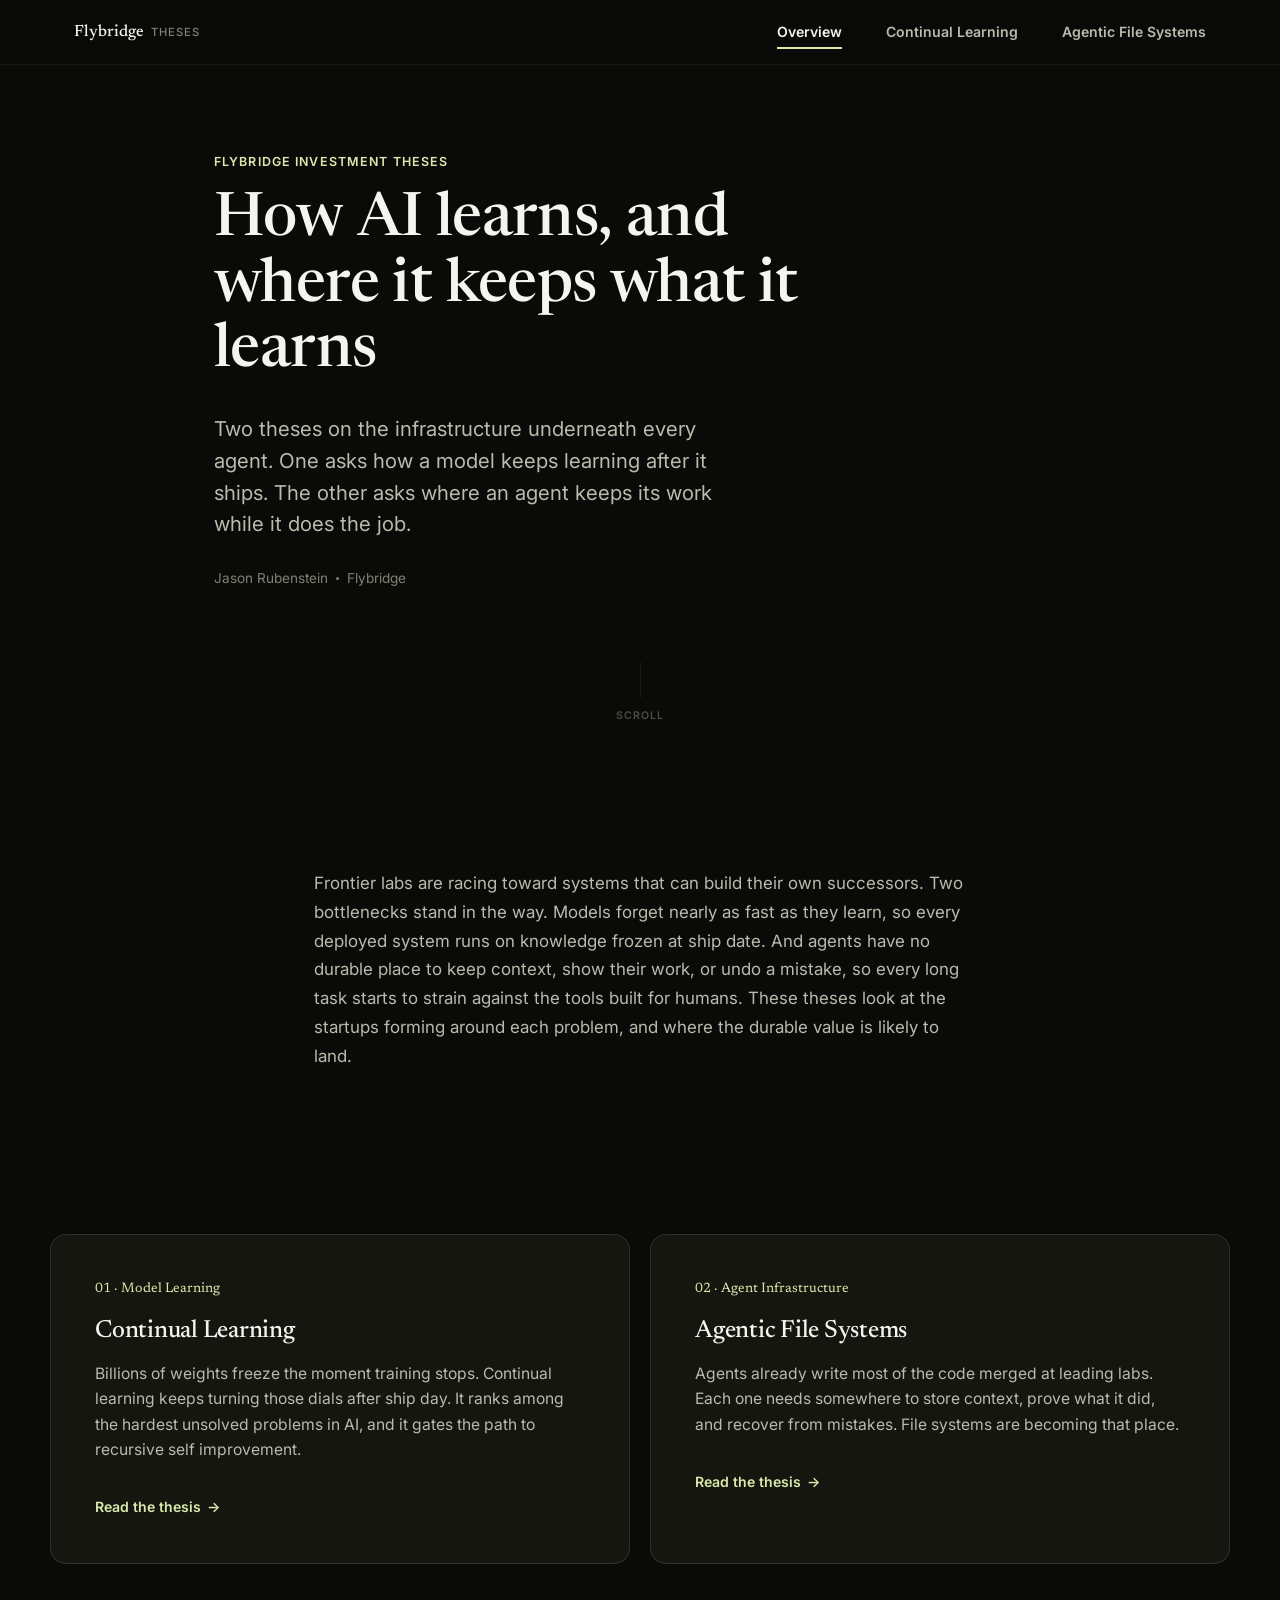
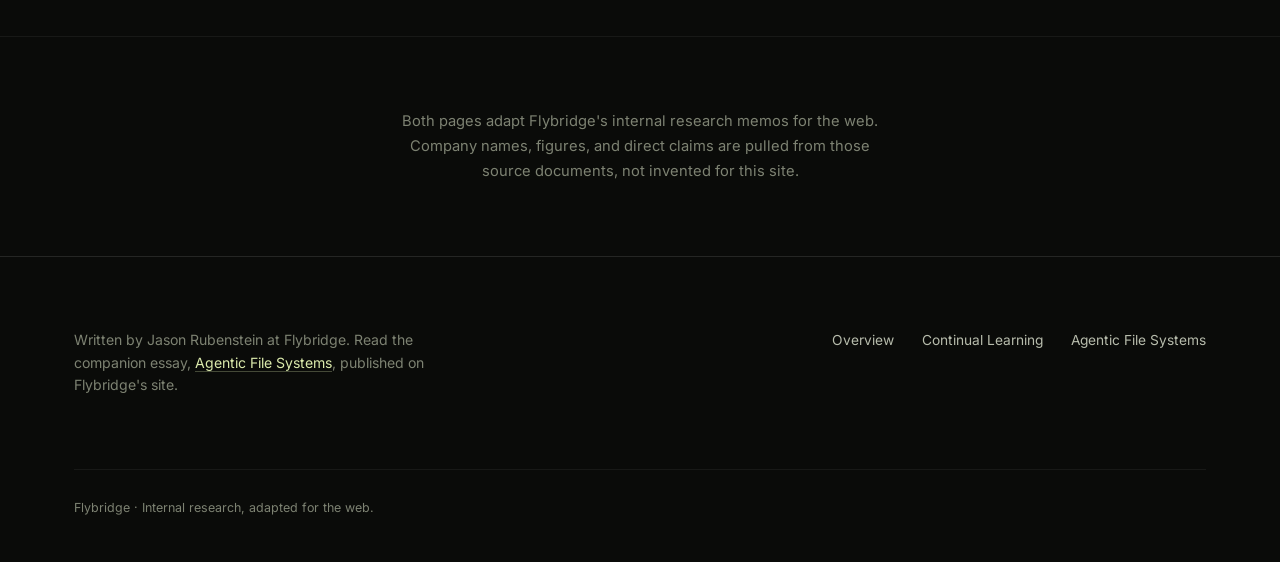
==== index.html @ 0da9549b "initial commit" ====
<!DOCTYPE html>
<html lang="en">
<head>
<meta charset="UTF-8" />
<meta name="viewport" content="width=device-width, initial-scale=1.0" />
<title>Flybridge Theses — How AI Learns and Where It Keeps Its Work</title>
<meta name="description" content="Two Flybridge investment theses: continual learning, the race to keep models learning after they ship, and agentic file systems, the interface agents use to store context and produce work." />
<link rel="preconnect" href="https://fonts.googleapis.com">
<link rel="preconnect" href="https://fonts.gstatic.com" crossorigin>
<link href="https://fonts.googleapis.com/css2?family=Newsreader:wght@500&family=Inter:wght@400;600&display=swap" rel="stylesheet">
<link rel="stylesheet" href="css/style.css">
</head>
<body>

<div class="scroll-progress" aria-hidden="true"></div>

<nav class="site-nav">
  <div class="site-nav__inner">
    <a href="index.html" class="site-nav__brand">Flybridge <span>Theses</span></a>
    <button class="site-nav__toggle" aria-label="Toggle menu" aria-expanded="false">
      <span></span><span></span><span></span>
    </button>
    <div class="site-nav__links">
      <a href="index.html" class="is-active">Overview</a>
      <a href="continual-learning.html">Continual Learning</a>
      <a href="agentic-file-systems.html">Agentic File Systems</a>
    </div>
  </div>
</nav>

<main>

  <section class="hero">
    <div class="container container--wide">
      <span class="eyebrow reveal">Flybridge Investment Theses</span>
      <h1 class="word-reveal">How AI learns, and where it keeps what it learns</h1>
      <p class="lede hero__lede reveal">Two theses on the infrastructure underneath every agent. One asks how a model keeps learning after it ships. The other asks where an agent keeps its work while it does the job.</p>
      <div class="hero__meta reveal">
        <span>Jason Rubenstein</span>
        <span class="dot"></span>
        <span>Flybridge</span>
      </div>
      <div class="scroll-cue" aria-hidden="true">
        <div class="scroll-cue__line"></div>
        <span>Scroll</span>
      </div>
    </div>
  </section>

  <section class="section--tight">
    <div class="container reveal">
      <p class="body-text">Frontier labs are racing toward systems that can build their own successors. Two bottlenecks stand in the way. Models forget nearly as fast as they learn, so every deployed system runs on knowledge frozen at ship date. And agents have no durable place to keep context, show their work, or undo a mistake, so every long task starts to strain against the tools built for humans. These theses look at the startups forming around each problem, and where the durable value is likely to land.</p>
    </div>
  </section>

  <section class="section--tight">
    <div class="thesis-links">

      <a href="continual-learning.html" class="thesis-card reveal">
        <span class="thesis-card__num">01 · Model Learning</span>
        <h2>Continual Learning</h2>
        <p>Billions of weights freeze the moment training stops. Continual learning keeps turning those dials after ship day. It ranks among the hardest unsolved problems in AI, and it gates the path to recursive self improvement.</p>
        <span class="thesis-card__cta">Read the thesis <span class="arrow">→</span></span>
      </a>

      <a href="agentic-file-systems.html" class="thesis-card reveal">
        <span class="thesis-card__num">02 · Agent Infrastructure</span>
        <h2>Agentic File Systems</h2>
        <p>Agents already write most of the code merged at leading labs. Each one needs somewhere to store context, prove what it did, and recover from mistakes. File systems are becoming that place.</p>
        <span class="thesis-card__cta">Read the thesis <span class="arrow">→</span></span>
      </a>

    </div>
  </section>

  <section class="section--tight section-border">
    <div class="container text-center reveal">
      <p class="body-text" style="max-width: 56ch; margin: 0 auto; color: var(--text-tertiary); font-size: 0.92rem;">Both pages adapt Flybridge's internal research memos for the web. Company names, figures, and direct claims are pulled from those source documents, not invented for this site.</p>
    </div>
  </section>

</main>

<footer class="site-footer">
  <div class="site-footer__inner">
    <div class="site-footer__attrib">
      <p>Written by Jason Rubenstein at Flybridge. Read the companion essay, <a href="https://www.flybridge.com/ideas/the-bow/agentic-file-systems" class="link-accent" target="_blank" rel="noopener">Agentic File Systems</a>, published on Flybridge's site.</p>
    </div>
    <nav class="site-footer__nav">
      <a href="index.html">Overview</a>
      <a href="continual-learning.html">Continual Learning</a>
      <a href="agentic-file-systems.html">Agentic File Systems</a>
    </nav>
    <div class="site-footer__legal">Flybridge · Internal research, adapted for the web.</div>
  </div>
</footer>

<script src="js/main.js"></script>
</body>
</html>
---- css/style.css ----
/* ==========================================================================
   Design tokens
   ========================================================================== */

:root {
  --bg: #0a0b09;
  --bg-elevated: #14160f;
  --bg-elevated-2: #1c1f16;
  --border: rgba(255, 255, 255, 0.11);
  --border-soft: rgba(255, 255, 255, 0.06);
  --text-primary: #f4f5ef;
  --text-secondary: #b7bcac;
  --text-tertiary: #7d8272;

  --accent: #dbeaac;
  --accent-strong: #c7de85;
  --accent-soft: rgba(219, 234, 172, 0.14);
  --accent-soft-2: rgba(219, 234, 172, 0.28);
  --accent-text-on: #0f1208;

  --font-display: "Newsreader", "Iowan Old Style", "Georgia", serif;
  --font-body: "Inter", -apple-system, BlinkMacSystemFont, "Segoe UI", sans-serif;

  --col-max: 700px;
  --col-wide: 900px;
  --bleed-max: 1180px;

  --space-1: 0.5rem;
  --space-2: 1rem;
  --space-3: 1.75rem;
  --space-4: 2.75rem;
  --space-5: 4.5rem;
  --space-6: 7rem;

  --radius: 10px;
  --radius-lg: 16px;

  --ease: cubic-bezier(0.16, 1, 0.3, 1);
}

/* ==========================================================================
   Reset
   ========================================================================== */

* {
  margin: 0;
  padding: 0;
  box-sizing: border-box;
}

html {
  -webkit-text-size-adjust: 100%;
  scroll-behavior: smooth;
}

@media (prefers-reduced-motion: reduce) {
  html {
    scroll-behavior: auto;
  }
  * {
    animation-duration: 0.001ms !important;
    animation-iteration-count: 1 !important;
    transition-duration: 0.001ms !important;
    scroll-behavior: auto !important;
  }
}

body {
  background: var(--bg);
  color: var(--text-primary);
  font-family: var(--font-body);
  font-size: 16px;
  line-height: 1.6;
  -webkit-font-smoothing: antialiased;
  overflow-x: hidden;
}

img,
svg {
  display: block;
  max-width: 100%;
}

a {
  color: inherit;
  text-decoration: none;
}

ul,
ol {
  list-style: none;
}

button {
  font: inherit;
  color: inherit;
  background: none;
  border: none;
  cursor: pointer;
}

.visually-hidden {
  position: absolute;
  width: 1px;
  height: 1px;
  overflow: hidden;
  clip: rect(0 0 0 0);
}

/* ==========================================================================
   Layout helpers
   ========================================================================== */

.container {
  width: 100%;
  max-width: var(--col-max);
  margin: 0 auto;
  padding: 0 1.5rem;
}

.container--wide {
  max-width: var(--col-wide);
}

.container--bleed {
  max-width: var(--bleed-max);
}

.section {
  padding: var(--space-6) 0;
}

.section--tight {
  padding: var(--space-5) 0;
}

.section-border {
  border-top: 1px solid var(--border-soft);
}

@media (max-width: 640px) {
  .section {
    padding: var(--space-5) 0;
  }
  .section--tight {
    padding: var(--space-4) 0;
  }
}

/* ==========================================================================
   Typography
   ========================================================================== */

h1,
h2,
h3,
h4 {
  font-family: var(--font-display);
  font-weight: 500;
  letter-spacing: -0.01em;
  color: var(--text-primary);
}

.eyebrow {
  font-family: var(--font-body);
  font-weight: 600;
  font-size: 0.78rem;
  letter-spacing: 0.09em;
  text-transform: uppercase;
  color: var(--accent);
  display: block;
  margin-bottom: var(--space-2);
}

.hero h1,
h1.display {
  font-size: clamp(2.3rem, 5.4vw, 3.8rem);
  line-height: 1.08;
  max-width: 16ch;
}

h2.section-title {
  font-size: clamp(1.7rem, 3.4vw, 2.4rem);
  line-height: 1.16;
  max-width: 18ch;
  margin-bottom: var(--space-3);
}

h3.card-title {
  font-size: 1.15rem;
  font-weight: 600;
  font-family: var(--font-body);
  color: var(--text-primary);
}

.lede {
  font-size: clamp(1.1rem, 1.6vw, 1.3rem);
  line-height: 1.55;
  color: var(--text-secondary);
  max-width: 42ch;
}

p {
  color: var(--text-secondary);
  margin-bottom: 1.15em;
}

p.body-text {
  font-size: 1.06rem;
  line-height: 1.7;
}

.text-primary {
  color: var(--text-primary);
}

strong {
  color: var(--text-primary);
  font-weight: 600;
}

.section-kicker {
  color: var(--text-tertiary);
  font-size: 0.95rem;
  max-width: 46ch;
  margin-bottom: var(--space-4);
}

.link-accent {
  color: var(--accent);
  border-bottom: 1px solid var(--accent-soft-2);
  transition: border-color 0.2s var(--ease), color 0.2s var(--ease);
}

.link-accent:hover {
  border-color: var(--accent);
}

/* ==========================================================================
   Scroll progress
   ========================================================================== */

.scroll-progress {
  position: fixed;
  top: 0;
  left: 0;
  height: 2px;
  width: 0%;
  background: var(--accent);
  z-index: 200;
  transition: width 0.12s linear;
}

/* ==========================================================================
   Nav
   ========================================================================== */

.site-nav {
  position: fixed;
  top: 0;
  left: 0;
  right: 0;
  z-index: 100;
  background: rgba(10, 11, 9, 0.72);
  backdrop-filter: blur(10px);
  -webkit-backdrop-filter: blur(10px);
  border-bottom: 1px solid var(--border-soft);
}

.site-nav__inner {
  max-width: var(--bleed-max);
  margin: 0 auto;
  padding: 0 1.5rem;
  height: 64px;
  display: flex;
  align-items: center;
  justify-content: space-between;
}

.site-nav__brand {
  font-family: var(--font-display);
  font-size: 1.02rem;
  font-weight: 500;
  color: var(--text-primary);
  display: flex;
  align-items: baseline;
  gap: 0.45em;
  white-space: nowrap;
}

.site-nav__brand span {
  color: var(--text-tertiary);
  font-family: var(--font-body);
  font-size: 0.7rem;
  letter-spacing: 0.08em;
  text-transform: uppercase;
}

.site-nav__links {
  display: flex;
  align-items: center;
  gap: var(--space-4);
}

.site-nav__links a {
  position: relative;
  font-size: 0.88rem;
  font-weight: 600;
  color: var(--text-secondary);
  padding: 6px 0;
  transition: color 0.2s var(--ease);
}

.site-nav__links a:hover {
  color: var(--text-primary);
}

.site-nav__links a::after {
  content: "";
  position: absolute;
  left: 0;
  bottom: 0;
  height: 2px;
  width: 0;
  background: var(--accent);
  transition: width 0.25s var(--ease);
}

.site-nav__links a.is-active {
  color: var(--text-primary);
}

.site-nav__links a.is-active::after {
  width: 100%;
}

.site-nav__toggle {
  display: none;
  width: 32px;
  height: 32px;
  flex-direction: column;
  justify-content: center;
  gap: 5px;
}

.site-nav__toggle span {
  display: block;
  height: 1.5px;
  background: var(--text-primary);
  border-radius: 2px;
}

@media (max-width: 720px) {
  .site-nav__toggle {
    display: flex;
  }
  .site-nav__links {
    position: fixed;
    top: 64px;
    left: 0;
    right: 0;
    background: var(--bg-elevated);
    border-bottom: 1px solid var(--border);
    flex-direction: column;
    align-items: flex-start;
    gap: 0;
    padding: var(--space-2) 1.5rem var(--space-3);
    transform: translateY(-8px);
    opacity: 0;
    visibility: hidden;
    transition: opacity 0.2s var(--ease), transform 0.2s var(--ease), visibility 0.2s;
  }
  .site-nav__links.is-open {
    opacity: 1;
    transform: translateY(0);
    visibility: visible;
  }
  .site-nav__links a {
    width: 100%;
    padding: 12px 0;
    border-bottom: 1px solid var(--border-soft);
  }
}

/* ==========================================================================
   Hero
   ========================================================================== */

.hero {
  padding: 9.5rem 0 var(--space-5);
  max-width: var(--col-wide);
  margin: 0 auto;
}

.hero__meta {
  display: flex;
  align-items: center;
  gap: 0.6em;
  color: var(--text-tertiary);
  font-size: 0.85rem;
  margin-top: var(--space-3);
}

.hero__meta .dot {
  width: 3px;
  height: 3px;
  border-radius: 50%;
  background: var(--text-tertiary);
}

.hero__lede {
  margin-top: var(--space-3);
}

@media (max-width: 640px) {
  .hero {
    padding: 7rem 0 var(--space-4);
  }
}

/* ==========================================================================
   Pull quotes
   ========================================================================== */

.pull-quote {
  max-width: 640px;
  margin: 0 auto;
  padding: var(--space-2) 0;
  position: relative;
}

.pull-quote::before {
  content: "\201C";
  font-family: var(--font-display);
  font-size: 3.4rem;
  color: var(--accent);
  line-height: 1;
  display: block;
  margin-bottom: 0.1em;
  opacity: 0.85;
}

.pull-quote p {
  font-family: var(--font-display);
  font-size: clamp(1.35rem, 3vw, 1.85rem);
  line-height: 1.34;
  color: var(--text-primary);
  margin-bottom: var(--space-2);
}

.pull-quote cite {
  font-style: normal;
  font-size: 0.85rem;
  color: var(--text-tertiary);
}

/* ==========================================================================
   Footnotes
   ========================================================================== */

.fn-ref {
  font-size: 0.7em;
  color: var(--accent);
  vertical-align: super;
  padding: 0 0.12em;
  cursor: pointer;
}

.footnotes {
  border-top: 1px solid var(--border);
  padding-top: var(--space-3);
  margin-top: var(--space-4);
}

.footnotes h2 {
  font-size: 0.78rem;
  letter-spacing: 0.08em;
  text-transform: uppercase;
  font-family: var(--font-body);
  font-weight: 600;
  color: var(--text-tertiary);
  margin-bottom: var(--space-2);
}

.footnotes ol {
  counter-reset: fn;
  display: flex;
  flex-direction: column;
  gap: 0.9em;
}

.footnotes li {
  counter-increment: fn;
  font-size: 0.88rem;
  color: var(--text-tertiary);
  padding-left: 1.6em;
  position: relative;
  line-height: 1.55;
}

.footnotes li::before {
  content: counter(fn) ".";
  position: absolute;
  left: 0;
  color: var(--accent);
}

.footnotes li span {
  color: var(--text-secondary);
}

/* ==========================================================================
   Scroll reveal
   ========================================================================== */

.reveal {
  opacity: 0;
  transform: translateY(30px);
  transition: opacity 1s var(--ease), transform 1s var(--ease);
  will-change: opacity, transform;
}

.reveal.is-visible {
  opacity: 1;
  transform: translateY(0);
}

.reveal-stagger > * {
  opacity: 0;
  transform: translateY(22px);
  transition: opacity 0.8s var(--ease), transform 0.8s var(--ease);
}

.reveal-stagger.is-visible > * {
  opacity: 1;
  transform: translateY(0);
}

.reveal-stagger.is-visible > *:nth-child(1) { transition-delay: 0s; }
.reveal-stagger.is-visible > *:nth-child(2) { transition-delay: 0.1s; }
.reveal-stagger.is-visible > *:nth-child(3) { transition-delay: 0.2s; }
.reveal-stagger.is-visible > *:nth-child(4) { transition-delay: 0.3s; }
.reveal-stagger.is-visible > *:nth-child(5) { transition-delay: 0.4s; }
.reveal-stagger.is-visible > *:nth-child(6) { transition-delay: 0.5s; }

/* ==========================================================================
   Word-level rise-in (headlines, pull quotes)
   ========================================================================== */

.word-reveal .word {
  display: inline-block;
  overflow: hidden;
  vertical-align: top;
  padding-bottom: 0.14em;
  margin-bottom: -0.14em;
}

.word-reveal .word-inner {
  display: inline-block;
  transform: translateY(120%);
  transition: transform 0.85s var(--ease);
}

.word-reveal.is-visible .word-inner {
  transform: translateY(0);
}

/* ==========================================================================
   Scroll cue
   ========================================================================== */

.scroll-cue {
  display: flex;
  flex-direction: column;
  align-items: center;
  gap: 10px;
  margin-top: var(--space-5);
  opacity: 0.55;
  transition: opacity 0.6s var(--ease);
}

.scroll-cue__line {
  width: 1px;
  height: 36px;
  position: relative;
  overflow: hidden;
  background: var(--border);
}

.scroll-cue__line::after {
  content: "";
  position: absolute;
  top: -100%;
  left: 0;
  width: 100%;
  height: 100%;
  background: linear-gradient(to bottom, transparent, var(--accent));
  animation: scrollCueMove 2.4s ease-in-out infinite;
}

@keyframes scrollCueMove {
  0% { top: -100%; }
  55% { top: 100%; }
  100% { top: 100%; }
}

.scroll-cue span {
  font-size: 0.66rem;
  font-weight: 600;
  letter-spacing: 0.09em;
  text-transform: uppercase;
  color: var(--text-tertiary);
}

body.has-scrolled .scroll-cue {
  opacity: 0;
  pointer-events: none;
}

/* ==========================================================================
   Timeline (scroll-driven)
   ========================================================================== */

.timeline {
  display: grid;
  grid-template-columns: 30px 1fr;
  gap: 0 var(--space-4);
  max-width: var(--col-wide);
  margin: 0 auto;
}

.timeline__spine {
  position: relative;
  grid-column: 1;
}

.timeline__spine-track {
  position: absolute;
  top: 6px;
  bottom: 6px;
  left: 50%;
  width: 2px;
  transform: translateX(-50%);
  background: var(--border);
}

.timeline__spine-fill {
  position: absolute;
  top: 6px;
  left: 50%;
  width: 2px;
  transform: translateX(-50%);
  background: var(--accent);
  height: 0%;
  transition: height 0.2s linear;
}

.timeline__stages {
  grid-column: 2;
  display: flex;
  flex-direction: column;
  gap: var(--space-5);
}

.timeline__stage {
  position: relative;
  padding: 0.2rem 0 2.4rem 0;
  opacity: 0.38;
  transition: opacity 0.6s var(--ease);
}

.timeline__stage:last-child {
  padding-bottom: 0.2rem;
}

.timeline__stage.is-active {
  opacity: 1;
}

.timeline__dot {
  position: absolute;
  left: calc(-1 * var(--space-4) - 15px);
  top: 0.35rem;
  width: 12px;
  height: 12px;
  border-radius: 50%;
  background: var(--bg);
  border: 2px solid var(--border);
  transition: border-color 0.4s var(--ease), background 0.4s var(--ease), box-shadow 0.4s var(--ease);
}

.timeline__stage.is-active .timeline__dot {
  border-color: var(--accent);
  background: var(--accent);
  box-shadow: 0 0 0 4px var(--accent-soft);
}

.timeline__stage-label {
  position: sticky;
  top: 84px;
  z-index: 1;
  display: inline-block;
  font-size: 0.82rem;
  font-weight: 600;
  letter-spacing: 0.03em;
  text-transform: uppercase;
  color: var(--text-tertiary);
  background: var(--bg);
  transition: color 0.4s var(--ease);
  margin-bottom: 0.4em;
  padding-bottom: 2px;
}

.timeline__stage.is-active .timeline__stage-label {
  color: var(--accent);
}

.timeline__stage h3 {
  font-size: 1.3rem;
  margin-bottom: 0.35em;
}

.timeline__stage p {
  max-width: 46ch;
}

@media (max-width: 640px) {
  .timeline {
    grid-template-columns: 20px 1fr;
    gap: 0 var(--space-2);
  }
  .timeline__dot {
    left: calc(-1 * var(--space-2) - 15px);
  }
}

/* ==========================================================================
   Tabs
   ========================================================================== */

.tabs {
  max-width: var(--col-wide);
  margin: 0 auto;
}

.tabs__list {
  display: flex;
  gap: 0.4rem;
  border-bottom: 1px solid var(--border);
  margin-bottom: var(--space-4);
  overflow-x: auto;
  scrollbar-width: none;
}

.tabs__list::-webkit-scrollbar {
  display: none;
}

.tabs__btn {
  padding: 0.85rem 1.1rem;
  font-size: 0.92rem;
  font-weight: 600;
  color: var(--text-tertiary);
  border-bottom: 2px solid transparent;
  white-space: nowrap;
  transition: color 0.2s var(--ease), border-color 0.2s var(--ease);
}

.tabs__btn:hover {
  color: var(--text-primary);
}

.tabs__btn.is-active {
  color: var(--accent);
  border-color: var(--accent);
}

.tabs__panel {
  display: none;
}

.tabs__panel.is-active {
  display: block;
  animation: fadeUp 0.4s var(--ease);
}

@keyframes fadeUp {
  from {
    opacity: 0;
    transform: translateY(8px);
  }
  to {
    opacity: 1;
    transform: translateY(0);
  }
}

.tabs__panel-grid {
  display: grid;
  grid-template-columns: 1.1fr 0.9fr;
  gap: var(--space-4);
  align-items: start;
}

@media (max-width: 780px) {
  .tabs__panel-grid {
    grid-template-columns: 1fr;
    gap: var(--space-3);
  }
}

.tradeoff-card {
  background: var(--bg-elevated);
  border: 1px solid var(--border);
  border-radius: var(--radius-lg);
  padding: var(--space-3);
}

.tradeoff-card h4 {
  font-family: var(--font-body);
  font-size: 0.78rem;
  letter-spacing: 0.06em;
  text-transform: uppercase;
  color: var(--text-tertiary);
  margin-bottom: var(--space-2);
  font-weight: 600;
}

.tradeoff-row {
  display: flex;
  justify-content: space-between;
  gap: 1rem;
  padding: 0.7rem 0;
  border-top: 1px solid var(--border-soft);
}

.tradeoff-row:first-of-type {
  border-top: none;
}

.tradeoff-row dt {
  font-size: 0.86rem;
  color: var(--text-tertiary);
  flex-shrink: 0;
  width: 40%;
}

.tradeoff-row dd {
  font-size: 0.9rem;
  color: var(--text-primary);
  text-align: right;
}

/* ==========================================================================
   Accordion (misconceptions, appendices)
   ========================================================================== */

.accordion {
  max-width: var(--col-wide);
  margin: 0 auto;
  display: flex;
  flex-direction: column;
  gap: 0.7rem;
}

.accordion__item {
  border: 1px solid var(--border);
  border-radius: var(--radius-lg);
  background: var(--bg-elevated);
  overflow: hidden;
}

.accordion__trigger {
  width: 100%;
  display: flex;
  align-items: center;
  justify-content: space-between;
  gap: 1rem;
  text-align: left;
  padding: 1.1rem 1.4rem;
  font-size: 1.02rem;
  font-weight: 600;
  color: var(--text-primary);
}

.accordion__trigger .plus {
  flex-shrink: 0;
  width: 20px;
  height: 20px;
  position: relative;
}

.accordion__trigger .plus::before,
.accordion__trigger .plus::after {
  content: "";
  position: absolute;
  background: var(--accent);
  transition: transform 0.3s var(--ease);
  top: 50%;
  left: 50%;
}

.accordion__trigger .plus::before {
  width: 14px;
  height: 2px;
  transform: translate(-50%, -50%);
}

.accordion__trigger .plus::after {
  width: 2px;
  height: 14px;
  transform: translate(-50%, -50%);
}

.accordion__item.is-open .plus::after {
  transform: translate(-50%, -50%) rotate(90deg);
  opacity: 0;
}

.accordion__panel {
  max-height: 0;
  overflow: hidden;
  transition: max-height 0.35s var(--ease);
}

.accordion__panel-inner {
  padding: 0 1.4rem 1.4rem;
}

.accordion__panel-inner p:last-child {
  margin-bottom: 0;
}

/* small appendix variant */
.accordion--plain .accordion__item {
  background: transparent;
  border: none;
  border-top: 1px solid var(--border);
  border-radius: 0;
}

.accordion--plain .accordion__trigger {
  padding: 1rem 0;
  font-family: var(--font-display);
  font-size: 1.05rem;
}

.accordion--plain .accordion__panel-inner {
  padding: 0 0 1.4rem;
}

/* ==========================================================================
   Dial interactive
   ========================================================================== */

.dial-explainer {
  max-width: var(--col-wide);
  margin: 0 auto;
}

.dial-panel {
  background: var(--bg-elevated);
  border: 1px solid var(--border);
  border-radius: var(--radius-lg);
  padding: var(--space-4);
}

.dial-grid {
  display: grid;
  grid-template-columns: repeat(12, 1fr);
  gap: 10px;
  margin-bottom: var(--space-4);
}

.dial {
  aspect-ratio: 1;
  border-radius: 50%;
  border: 1.5px solid var(--border);
  position: relative;
  background: var(--bg);
  transition: border-color 0.4s var(--ease), box-shadow 0.4s var(--ease), background 0.4s var(--ease);
}

.dial::after {
  content: "";
  position: absolute;
  top: 50%;
  left: 50%;
  width: 2px;
  height: 32%;
  background: var(--text-tertiary);
  transform-origin: bottom center;
  transform: translate(-50%, -100%) rotate(calc(var(--dial-rot, 0deg)));
  transition: transform 0.5s var(--ease), background 0.4s var(--ease);
  border-radius: 2px;
}

.dial.is-live {
  border-color: var(--accent-soft-2);
  box-shadow: 0 0 12px var(--accent-soft);
}

.dial.is-live::after {
  background: var(--accent);
}

.dial-slider-row {
  display: flex;
  align-items: center;
  gap: var(--space-2);
}

.dial-slider-row input[type="range"] {
  flex: 1;
  -webkit-appearance: none;
  appearance: none;
  height: 3px;
  background: var(--border);
  border-radius: 4px;
  outline: none;
}

.dial-slider-row input[type="range"]::-webkit-slider-thumb {
  -webkit-appearance: none;
  width: 20px;
  height: 20px;
  border-radius: 50%;
  background: var(--accent);
  cursor: pointer;
  box-shadow: 0 0 0 5px var(--accent-soft);
  transition: box-shadow 0.2s var(--ease);
}

.dial-slider-row input[type="range"]::-moz-range-thumb {
  width: 20px;
  height: 20px;
  border: none;
  border-radius: 50%;
  background: var(--accent);
  cursor: pointer;
}

.dial-slider-label {
  font-size: 0.78rem;
  font-weight: 600;
  letter-spacing: 0.04em;
  text-transform: uppercase;
  color: var(--text-tertiary);
  width: 130px;
  flex-shrink: 0;
}

.dial-slider-label.end {
  text-align: right;
}

.dial-copy {
  position: relative;
  margin-top: var(--space-4);
  min-height: 6.5em;
}

.dial-copy p {
  position: absolute;
  top: 0;
  left: 0;
  right: 0;
  transition: opacity 0.45s var(--ease);
  font-size: 1.02rem;
  color: var(--text-primary);
}

.dial-copy p.state-frozen {
  opacity: var(--frozen-opacity, 1);
}

.dial-copy p.state-live {
  opacity: var(--live-opacity, 0);
}

@media (max-width: 640px) {
  .dial-grid {
    grid-template-columns: repeat(8, 1fr);
    gap: 7px;
  }
  .dial-slider-row {
    flex-wrap: wrap;
  }
  .dial-slider-label {
    width: auto;
    max-width: 100%;
    font-size: 0.68rem;
    order: 2;
  }
  .dial-slider-label.end {
    text-align: left;
    order: 3;
  }
  .dial-slider-row input[type="range"] {
    order: 1;
    flex-basis: 100%;
    margin-bottom: 0.6rem;
  }
}

/* ==========================================================================
   Company / market cards grid
   ========================================================================== */

.card-grid {
  display: grid;
  grid-template-columns: repeat(3, 1fr);
  gap: 1rem;
  max-width: var(--bleed-max);
  margin: 0 auto;
}

@media (max-width: 900px) {
  .card-grid {
    grid-template-columns: repeat(2, 1fr);
  }
}

@media (max-width: 600px) {
  .card-grid {
    grid-template-columns: 1fr;
  }
}

.company-card {
  border: 1px solid var(--border);
  border-radius: var(--radius-lg);
  background: var(--bg-elevated);
  transition: border-color 0.25s var(--ease), transform 0.25s var(--ease);
}

.company-card.is-featured {
  border-color: var(--accent-soft-2);
  background: linear-gradient(160deg, var(--accent-soft), var(--bg-elevated) 55%);
}

.company-card__head {
  width: 100%;
  text-align: left;
  padding: 1.15rem 1.3rem;
  display: flex;
  flex-direction: column;
  gap: 0.5rem;
}

.company-card__top {
  display: flex;
  align-items: flex-start;
  justify-content: space-between;
  gap: 0.6rem;
}

.company-card__tag {
  font-size: 0.68rem;
  font-weight: 600;
  letter-spacing: 0.05em;
  text-transform: uppercase;
  color: var(--accent);
  background: var(--accent-soft);
  padding: 0.25em 0.6em;
  border-radius: 20px;
  white-space: nowrap;
}

.company-card__meta {
  display: flex;
  flex-wrap: wrap;
  gap: 0.4em 0.9em;
  font-size: 0.78rem;
  color: var(--text-tertiary);
}

.company-card__chevron {
  width: 16px;
  height: 16px;
  flex-shrink: 0;
  position: relative;
  margin-top: 0.3em;
}

.company-card__chevron::before {
  content: "";
  position: absolute;
  width: 8px;
  height: 8px;
  border-right: 1.5px solid var(--text-tertiary);
  border-bottom: 1.5px solid var(--text-tertiary);
  top: 2px;
  left: 4px;
  transform: rotate(45deg);
  transition: transform 0.3s var(--ease);
}

.company-card.is-open .company-card__chevron::before {
  transform: rotate(225deg);
}

.company-card__body {
  max-height: 0;
  overflow: hidden;
  transition: max-height 0.35s var(--ease);
}

.company-card__body-inner {
  padding: 0 1.3rem 1.3rem;
  border-top: 1px solid var(--border-soft);
  padding-top: 1rem;
}

.company-card__body-inner p {
  font-size: 0.92rem;
}

.company-card__example {
  font-size: 0.86rem;
  color: var(--text-tertiary);
  padding-left: 0.8em;
  border-left: 2px solid var(--accent-soft-2);
  margin-top: 0.8em;
}

.company-card__founders {
  font-size: 0.78rem;
  color: var(--text-tertiary);
  margin-top: 0.8em;
}

.group-heading {
  display: flex;
  align-items: baseline;
  justify-content: space-between;
  max-width: var(--bleed-max);
  margin: 0 auto var(--space-3);
  gap: 1rem;
  flex-wrap: wrap;
}

.group-heading h3 {
  font-family: var(--font-body);
  font-weight: 600;
  font-size: 1rem;
  color: var(--text-primary);
}

.group-heading p {
  font-size: 0.85rem;
  margin: 0;
  color: var(--text-tertiary);
  max-width: 46ch;
}

.company-group {
  margin-bottom: var(--space-4);
}

.company-group:last-child {
  margin-bottom: 0;
}

/* ==========================================================================
   Filter toggle (market map)
   ========================================================================== */

.filter-toggle {
  display: inline-flex;
  background: var(--bg-elevated);
  border: 1px solid var(--border);
  border-radius: 30px;
  padding: 3px;
  margin: 0 auto var(--space-4);
}

.filter-toggle__btn {
  padding: 0.5rem 1.1rem;
  font-size: 0.85rem;
  font-weight: 600;
  color: var(--text-tertiary);
  border-radius: 24px;
  transition: color 0.2s var(--ease), background 0.2s var(--ease);
}

.filter-toggle__btn.is-active {
  color: var(--accent-text-on);
  background: var(--accent);
}

.filter-center {
  display: flex;
  justify-content: center;
}

/* ==========================================================================
   Charts / data viz
   ========================================================================== */

.viz-block {
  max-width: var(--col-wide);
  margin: 0 auto;
}

.bar-compare {
  display: flex;
  flex-direction: column;
  gap: var(--space-3);
}

.bar-row {
  display: grid;
  grid-template-columns: 150px 1fr;
  align-items: center;
  gap: 1rem;
}

.bar-row__label {
  font-size: 0.88rem;
  font-weight: 600;
  color: var(--text-primary);
}

.bar-row__track {
  position: relative;
  height: 34px;
  background: var(--bg-elevated);
  border: 1px solid var(--border);
  border-radius: 6px;
  overflow: hidden;
}

.bar-row__fill {
  position: absolute;
  top: 0;
  left: 0;
  height: 100%;
  background: linear-gradient(90deg, var(--accent-soft-2), var(--accent));
  width: 0%;
  transition: width 1.1s var(--ease);
  border-radius: 6px 0 0 6px;
  display: flex;
  align-items: center;
  justify-content: flex-end;
  padding-right: 0.6em;
}

.bar-row__fill span {
  font-size: 0.78rem;
  font-weight: 600;
  color: var(--accent-text-on);
}

@media (max-width: 600px) {
  .bar-row {
    grid-template-columns: 90px 1fr;
  }
}

.viz-caption {
  margin-top: var(--space-3);
  padding-top: var(--space-2);
  border-top: 1px solid var(--border-soft);
  font-size: 0.85rem;
  color: var(--text-tertiary);
  max-width: 58ch;
}

.viz-caption strong {
  color: var(--text-secondary);
  font-weight: 600;
}

/* cost-flow diagram */

.cost-flow {
  display: grid;
  grid-template-columns: 1fr 1fr;
  gap: var(--space-3);
}

@media (max-width: 640px) {
  .cost-flow {
    grid-template-columns: 1fr;
  }
}

.cost-flow__card {
  background: var(--bg-elevated);
  border: 1px solid var(--border);
  border-radius: var(--radius-lg);
  padding: var(--space-3);
}

.cost-flow__card h4 {
  font-family: var(--font-body);
  font-size: 0.92rem;
  font-weight: 600;
  margin-bottom: var(--space-2);
}

.cost-flow__bar {
  display: flex;
  height: 40px;
  border-radius: 6px;
  overflow: hidden;
  border: 1px solid var(--border);
}

.cost-flow__seg {
  display: flex;
  align-items: center;
  justify-content: center;
  font-size: 0.72rem;
  font-weight: 600;
  letter-spacing: 0.02em;
  width: 0%;
  transition: width 1.1s var(--ease);
  overflow: hidden;
  white-space: nowrap;
}

.cost-flow__bar .cost-flow__seg:last-child {
  transition-delay: 0.25s;
}

.cost-flow__seg--train {
  background: var(--accent);
  color: var(--accent-text-on);
}

.cost-flow__seg--infer {
  background: var(--bg-elevated-2);
  color: var(--text-tertiary);
}

.cost-flow__card--memory .cost-flow__seg--train {
  background: var(--bg-elevated-2);
  color: var(--text-tertiary);
}

.cost-flow__card--memory .cost-flow__seg--infer {
  background: var(--accent);
  color: var(--accent-text-on);
}

/* ==========================================================================
   Stack diagram (interface vs engine)
   ========================================================================== */

.stack-diagram {
  max-width: 560px;
  margin: 0 auto;
  display: flex;
  flex-direction: column;
  gap: 6px;
}

.stack-layer {
  border: 1px solid var(--border);
  border-radius: var(--radius);
  padding: 1.1rem 1.3rem;
  background: var(--bg-elevated);
  text-align: center;
}

.stack-layer__label {
  font-size: 0.7rem;
  font-weight: 600;
  letter-spacing: 0.06em;
  text-transform: uppercase;
  color: var(--text-tertiary);
  margin-bottom: 0.3em;
}

.stack-layer__title {
  font-family: var(--font-display);
  font-size: 1.1rem;
}

.stack-layer--governance {
  display: flex;
  gap: 6px;
  padding: 0;
  background: none;
  border: none;
}

.stack-layer--governance .stack-chip {
  flex: 1;
  border: 1px solid var(--accent-soft-2);
  background: var(--accent-soft);
  border-radius: var(--radius);
  padding: 0.7rem 0.3rem;
  text-align: center;
  font-size: 0.74rem;
  font-weight: 600;
  color: var(--accent);
}

.stack-layer--engine {
  border-color: var(--accent-soft-2);
}

.stack-layer--engine .stack-layer__title {
  color: var(--accent);
}

.stack-connector {
  display: flex;
  justify-content: center;
}

.stack-connector::before {
  content: "";
  width: 1px;
  height: 20px;
  background: var(--border);
}

@media (max-width: 560px) {
  .stack-layer--governance {
    flex-wrap: wrap;
  }
  .stack-layer--governance .stack-chip {
    flex: 1 1 45%;
  }
}

/* ==========================================================================
   Collision diagram (multi-agent)
   ========================================================================== */

.collision {
  max-width: 640px;
  width: 100%;
  margin: 0 auto;
  position: relative;
  aspect-ratio: 640 / 260;
}

.collision__hub {
  position: absolute;
  top: 50%;
  left: 50%;
  transform: translate(-50%, -50%) scale(0.9);
  width: 148px;
  height: 68px;
  border: 1.5px solid var(--accent-soft-2);
  background: var(--accent-soft);
  border-radius: var(--radius);
  display: flex;
  align-items: center;
  justify-content: center;
  font-size: 0.76rem;
  font-weight: 600;
  color: var(--accent);
  text-align: center;
  z-index: 2;
  padding: 0 0.5em;
  opacity: 0;
  transition: opacity 0.6s var(--ease) 0.7s, transform 0.6s var(--ease) 0.7s;
}

.collision.is-active .collision__hub {
  opacity: 1;
  transform: translate(-50%, -50%) scale(1);
}

.collision__agent {
  position: absolute;
  width: 78px;
  height: 44px;
  border: 1px solid var(--border);
  background: var(--bg-elevated);
  border-radius: 8px;
  display: flex;
  align-items: center;
  justify-content: center;
  font-size: 0.72rem;
  font-weight: 600;
  color: var(--text-secondary);
  opacity: 0;
  transform: translateY(6px);
  transition: opacity 0.6s var(--ease), transform 0.6s var(--ease);
}

.collision.is-active .collision__agent {
  opacity: 1;
  transform: translateY(0);
}

.collision__agent--a { top: 4%; left: 6%; transition-delay: 0.05s; }
.collision__agent--b { top: 4%; right: 6%; transition-delay: 0.2s; }
.collision__agent--c { bottom: 4%; left: 6%; transition-delay: 0.35s; }
.collision__agent--d { bottom: 4%; right: 6%; transition-delay: 0.5s; }

.collision__line {
  position: absolute;
  top: 50%;
  left: 50%;
  width: 41%;
  height: 1.5px;
  background: var(--border);
  transform-origin: left center;
  opacity: 0;
  transition: opacity 0.5s var(--ease) 0.9s;
}

.collision.is-active .collision__line {
  opacity: 1;
}

.collision__line--a { transform: rotate(-158deg); }
.collision__line--b { transform: rotate(-22deg); }
.collision__line--c { transform: rotate(158deg); }
.collision__line--d { transform: rotate(22deg); }

.collision__line::after {
  content: "";
  position: absolute;
  top: -2px;
  left: 0%;
  width: 5px;
  height: 5px;
  border-radius: 50%;
  background: var(--accent);
  opacity: 0;
}

.collision.is-active .collision__line::after {
  animation: pulseAlong 2.4s var(--ease) infinite;
}

.collision.is-active .collision__line--b::after { animation-delay: 0.3s; }
.collision.is-active .collision__line--c::after { animation-delay: 0.6s; }
.collision.is-active .collision__line--d::after { animation-delay: 0.9s; }

@keyframes pulseAlong {
  0% { left: 0%; opacity: 0; }
  8% { opacity: 1; }
  85% { opacity: 1; }
  100% { left: 100%; opacity: 0; }
}

@media (max-width: 560px) {
  .collision {
    aspect-ratio: 640 / 340;
  }
  .collision__agent {
    width: 60px;
    height: 34px;
    font-size: 0.6rem;
  }
  .collision__hub {
    width: 120px;
    height: 54px;
    font-size: 0.66rem;
  }
}

/* ==========================================================================
   Misc content components
   ========================================================================== */

.callout {
  background: var(--bg-elevated);
  border: 1px solid var(--border);
  border-left: 3px solid var(--accent);
  border-radius: 0 var(--radius) var(--radius) 0;
  padding: var(--space-3);
  max-width: var(--col-wide);
  margin: 0 auto;
}

.callout h4 {
  font-family: var(--font-body);
  font-size: 0.92rem;
  font-weight: 600;
  margin-bottom: 0.6em;
}

.callout ul {
  display: flex;
  flex-direction: column;
  gap: 0.6em;
}

.callout li {
  font-size: 0.94rem;
  color: var(--text-secondary);
  padding-left: 1.1em;
  position: relative;
}

.callout li::before {
  content: "";
  position: absolute;
  left: 0;
  top: 0.55em;
  width: 5px;
  height: 5px;
  border-radius: 50%;
  background: var(--accent);
}

.what-if-panel {
  max-width: var(--col-wide);
  margin: 0 auto;
  background: radial-gradient(ellipse at top left, var(--accent-soft), transparent 60%), var(--bg-elevated);
  border: 1px solid var(--border);
  border-radius: var(--radius-lg);
  padding: var(--space-4);
}

.what-if-panel h2 {
  margin-bottom: var(--space-2);
}

.question-list {
  display: flex;
  flex-direction: column;
  gap: var(--space-2);
  max-width: var(--col-wide);
  margin: 0 auto;
}

.question-list li {
  padding: 1.1rem 0;
  border-top: 1px solid var(--border-soft);
  font-size: 1.02rem;
  color: var(--text-primary);
  font-family: var(--font-display);
  line-height: 1.4;
}

.question-list li:first-child {
  border-top: none;
}

/* vertical / market map cards for hover reveal */

.map-card {
  position: relative;
  border: 1px solid var(--border);
  background: var(--bg-elevated);
  border-radius: var(--radius-lg);
  padding: 1.3rem;
  cursor: pointer;
  transition: border-color 0.25s var(--ease);
}

.map-card:hover,
.map-card.is-open {
  border-color: var(--accent-soft-2);
}

.map-card__label {
  font-size: 0.68rem;
  font-weight: 600;
  letter-spacing: 0.05em;
  text-transform: uppercase;
  color: var(--text-tertiary);
  margin-bottom: 0.5em;
}

.map-card__title {
  font-family: var(--font-body);
  font-weight: 600;
  font-size: 1.02rem;
  color: var(--text-primary);
  margin-bottom: 0.5em;
}

.map-card__detail {
  font-size: 0.86rem;
  color: var(--text-secondary);
  max-height: 0;
  overflow: hidden;
  transition: max-height 0.3s var(--ease), opacity 0.3s var(--ease), margin-top 0.3s var(--ease);
  opacity: 0;
}

.map-card:hover .map-card__detail,
.map-card.is-open .map-card__detail {
  max-height: 260px;
  opacity: 1;
  margin-top: 0.6em;
}

/* ==========================================================================
   Thesis link cards (landing page)
   ========================================================================== */

.thesis-links {
  display: grid;
  grid-template-columns: 1fr 1fr;
  gap: 1.25rem;
  max-width: var(--bleed-max);
  margin: 0 auto;
}

@media (max-width: 760px) {
  .thesis-links {
    grid-template-columns: 1fr;
  }
}

.thesis-card {
  display: block;
  border: 1px solid var(--border);
  border-radius: var(--radius-lg);
  padding: var(--space-4);
  background: var(--bg-elevated);
  transition: border-color 0.3s var(--ease), transform 0.3s var(--ease), background 0.3s var(--ease);
  position: relative;
  overflow: hidden;
}

.thesis-card:hover {
  border-color: var(--accent-soft-2);
  transform: translateY(-3px);
}

.thesis-card__num {
  font-family: var(--font-display);
  font-size: 0.85rem;
  color: var(--accent);
  margin-bottom: var(--space-2);
  display: block;
}

.thesis-card h2 {
  font-size: 1.55rem;
  margin-bottom: 0.6em;
  line-height: 1.2;
}

.thesis-card p {
  font-size: 0.98rem;
}

.thesis-card__cta {
  display: inline-flex;
  align-items: center;
  gap: 0.4em;
  margin-top: var(--space-2);
  font-size: 0.88rem;
  font-weight: 600;
  color: var(--accent);
}

.thesis-card__cta .arrow {
  transition: transform 0.25s var(--ease);
}

.thesis-card:hover .thesis-card__cta .arrow {
  transform: translateX(4px);
}

/* ==========================================================================
   Footer
   ========================================================================== */

.site-footer {
  border-top: 1px solid var(--border);
  padding: var(--space-5) 0 var(--space-4);
}

.site-footer__inner {
  max-width: var(--bleed-max);
  margin: 0 auto;
  padding: 0 1.5rem;
  display: flex;
  justify-content: space-between;
  align-items: flex-start;
  gap: var(--space-3);
  flex-wrap: wrap;
}

.site-footer__attrib p {
  font-size: 0.88rem;
  color: var(--text-tertiary);
  max-width: 40ch;
}

.site-footer__nav {
  display: flex;
  gap: var(--space-3);
  flex-wrap: wrap;
}

.site-footer__nav a {
  font-size: 0.86rem;
  color: var(--text-secondary);
}

.site-footer__nav a:hover {
  color: var(--accent);
}

.site-footer__legal {
  width: 100%;
  margin-top: var(--space-3);
  padding-top: var(--space-3);
  border-top: 1px solid var(--border-soft);
  font-size: 0.78rem;
  color: var(--text-tertiary);
}

/* ==========================================================================
   Utility spacing
   ========================================================================== */

.grid-2 {
  display: grid;
  grid-template-columns: 1fr 1fr;
  gap: var(--space-3);
  max-width: var(--col-wide);
  margin: 0 auto;
}

@media (max-width: 640px) {
  .grid-2 {
    grid-template-columns: 1fr;
  }
}

.mt-1 { margin-top: var(--space-1); }
.mt-2 { margin-top: var(--space-2); }
.mt-3 { margin-top: var(--space-3); }
.mt-4 { margin-top: var(--space-4); }
.mb-0 { margin-bottom: 0; }
.text-center { text-align: center; }
.center-col { max-width: var(--col-max); margin: 0 auto; }
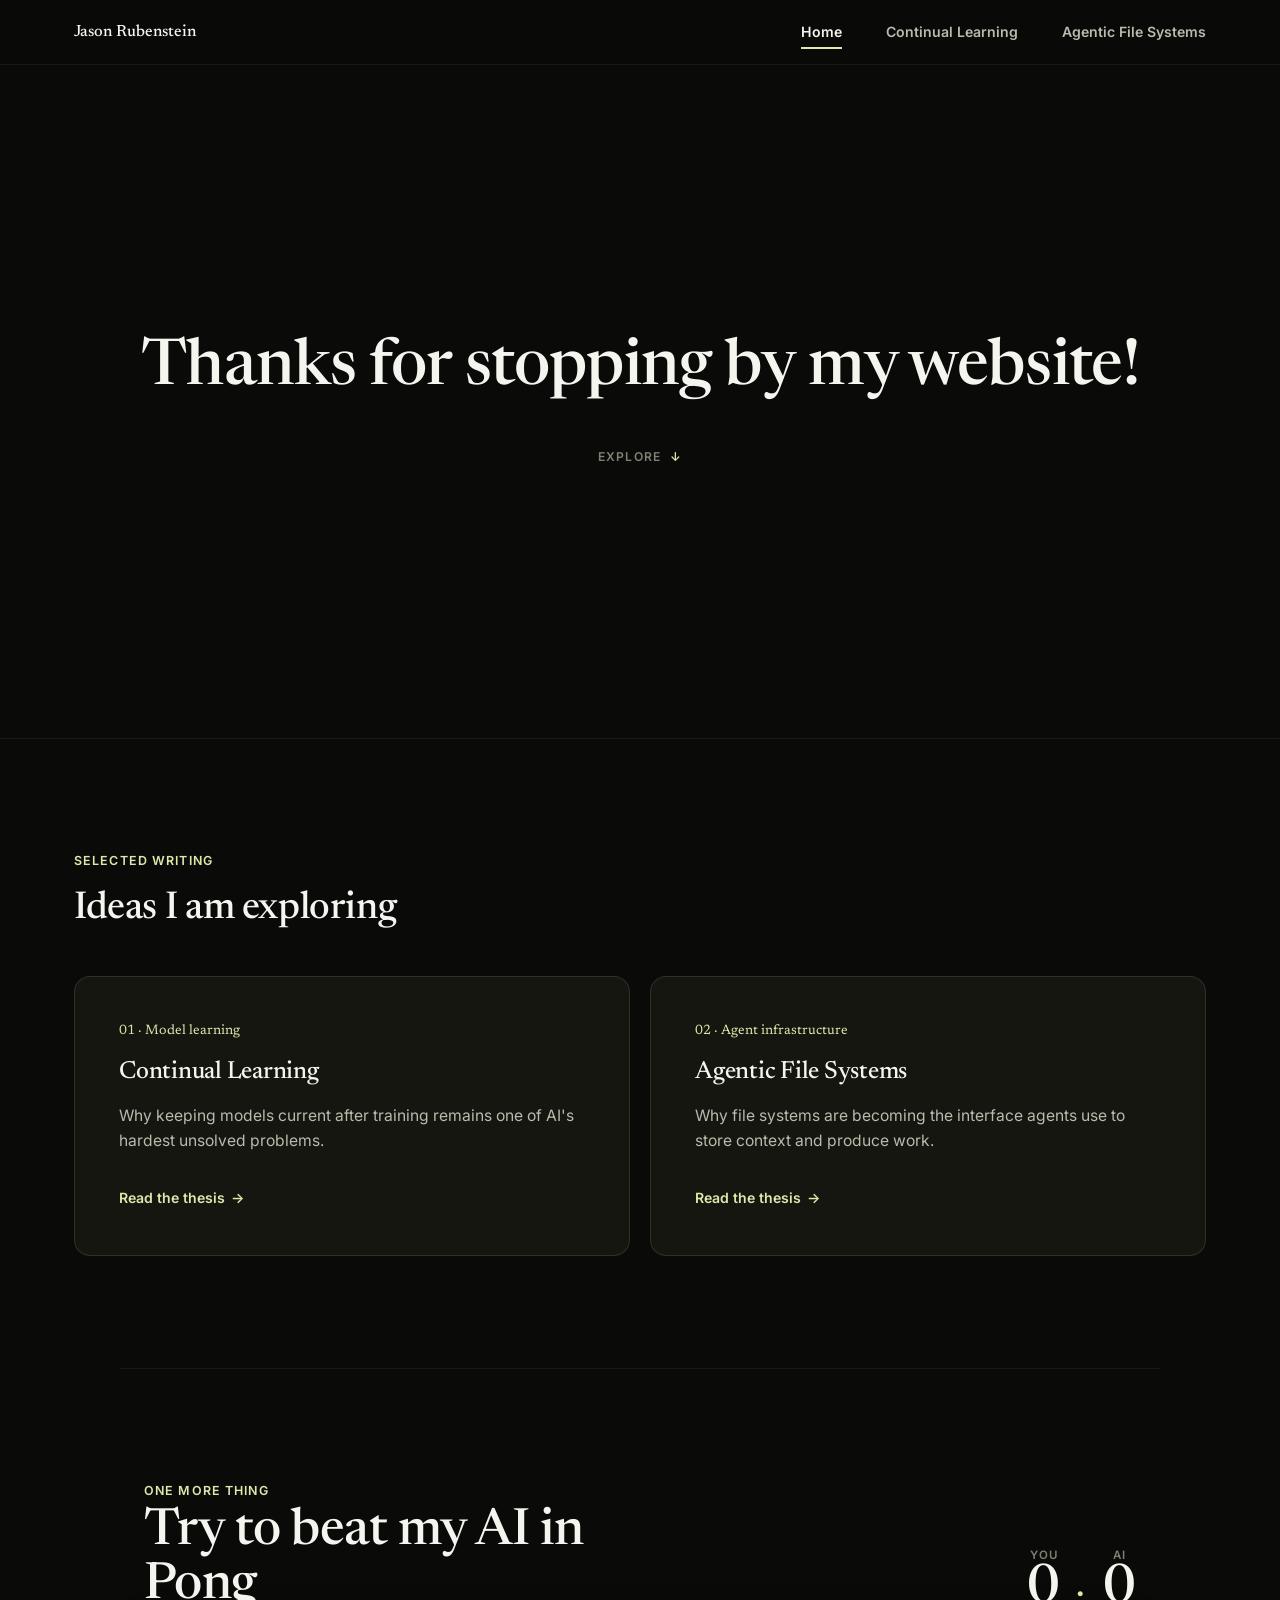
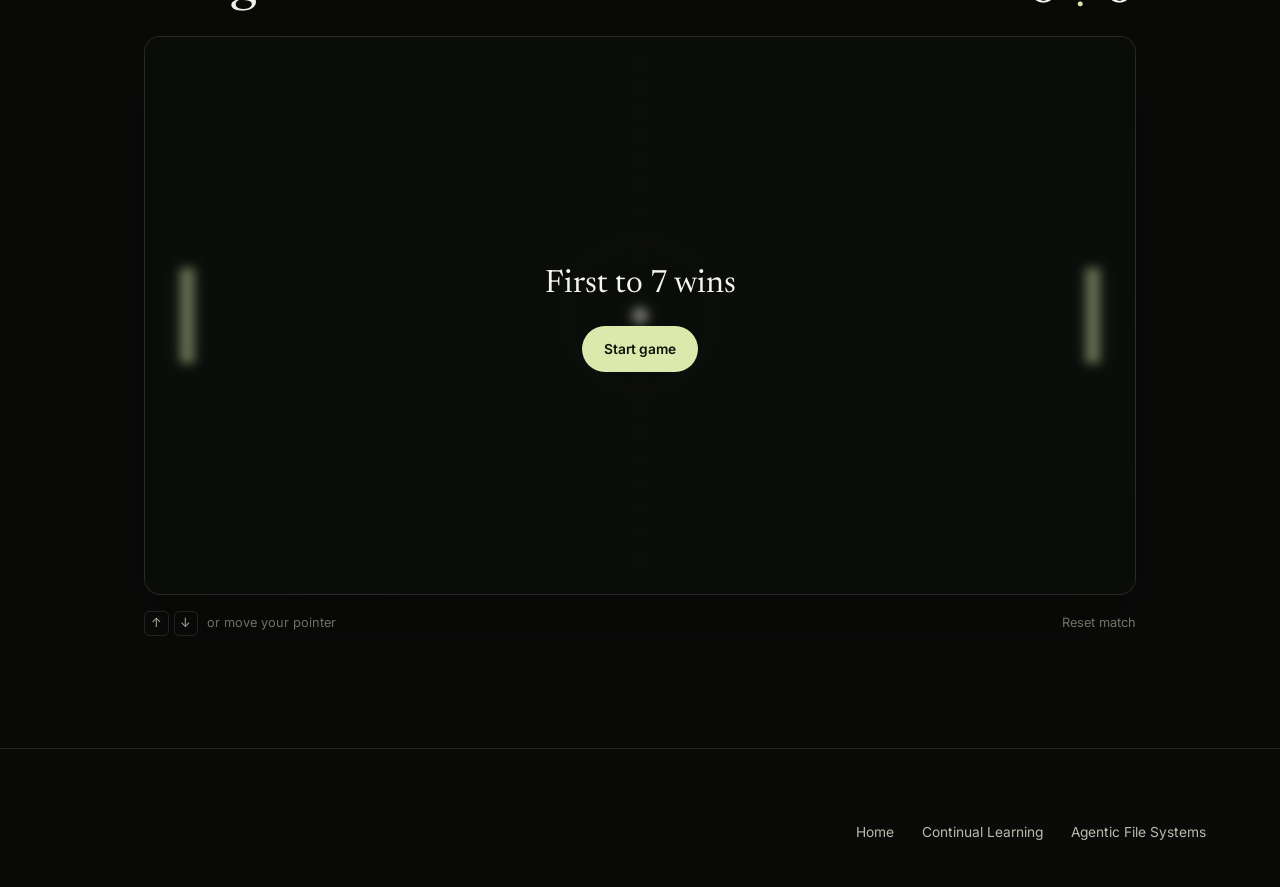
==== commit 997a48a1: "many changes" ====
--- a/index.html
+++ b/index.html
@@ -3,25 +3,25 @@
 <head>
 <meta charset="UTF-8" />
 <meta name="viewport" content="width=device-width, initial-scale=1.0" />
-<title>Flybridge Theses — How AI Learns and Where It Keeps Its Work</title>
-<meta name="description" content="Two Flybridge investment theses: continual learning, the race to keep models learning after they ship, and agentic file systems, the interface agents use to store context and produce work." />
+<title>Jason Rubenstein</title>
+<meta name="description" content="Jason Rubenstein's writing on continual learning and agentic file systems, plus a game of Pong against AI." />
 <link rel="preconnect" href="https://fonts.googleapis.com">
 <link rel="preconnect" href="https://fonts.gstatic.com" crossorigin>
 <link href="https://fonts.googleapis.com/css2?family=Newsreader:wght@500&family=Inter:wght@400;600&display=swap" rel="stylesheet">
 <link rel="stylesheet" href="css/style.css">
 </head>
-<body>
+<body class="pong-page">
 
 <div class="scroll-progress" aria-hidden="true"></div>
 
 <nav class="site-nav">
   <div class="site-nav__inner">
-    <a href="index.html" class="site-nav__brand">Flybridge <span>Theses</span></a>
+    <a href="index.html" class="site-nav__brand">Jason Rubenstein</a>
     <button class="site-nav__toggle" aria-label="Toggle menu" aria-expanded="false">
       <span></span><span></span><span></span>
     </button>
     <div class="site-nav__links">
-      <a href="index.html" class="is-active">Overview</a>
+      <a href="index.html" class="is-active">Home</a>
       <a href="continual-learning.html">Continual Learning</a>
       <a href="agentic-file-systems.html">Agentic File Systems</a>
     </div>
@@ -30,52 +30,58 @@
 
 <main>
 
-  <section class="hero">
-    <div class="container container--wide">
-      <span class="eyebrow reveal">Flybridge Investment Theses</span>
-      <h1 class="word-reveal">How AI learns, and where it keeps what it learns</h1>
-      <p class="lede hero__lede reveal">Two theses on the infrastructure underneath every agent. One asks how a model keeps learning after it ships. The other asks where an agent keeps its work while it does the job.</p>
-      <div class="hero__meta reveal">
-        <span>Jason Rubenstein</span>
-        <span class="dot"></span>
-        <span>Flybridge</span>
-      </div>
-      <div class="scroll-cue" aria-hidden="true">
-        <div class="scroll-cue__line"></div>
-        <span>Scroll</span>
+  <section class="home-hero">
+    <div class="home-hero__inner">
+      <h1>Thanks for stopping by my website!</h1>
+      <span class="home-scroll-cue">Explore <span aria-hidden="true">↓</span></span>
+    </div>
+  </section>
+
+  <section class="home-writing section-border" aria-labelledby="writing-title">
+    <div class="container container--bleed">
+      <span class="eyebrow">Selected writing</span>
+      <h2 class="section-title" id="writing-title">Ideas I am exploring</h2>
+      <div class="thesis-links">
+        <a href="continual-learning.html" class="thesis-card">
+          <span class="thesis-card__num">01 · Model learning</span>
+          <h2>Continual Learning</h2>
+          <p>Why keeping models current after training remains one of AI's hardest unsolved problems.</p>
+          <span class="thesis-card__cta">Read the thesis <span class="arrow">→</span></span>
+        </a>
+        <a href="agentic-file-systems.html" class="thesis-card">
+          <span class="thesis-card__num">02 · Agent infrastructure</span>
+          <h2>Agentic File Systems</h2>
+          <p>Why file systems are becoming the interface agents use to store context and produce work.</p>
+          <span class="thesis-card__cta">Read the thesis <span class="arrow">→</span></span>
+        </a>
       </div>
     </div>
   </section>
 
-  <section class="section--tight">
-    <div class="container reveal">
-      <p class="body-text">Frontier labs are racing toward systems that can build their own successors. Two bottlenecks stand in the way. Models forget nearly as fast as they learn, so every deployed system runs on knowledge frozen at ship date. And agents have no durable place to keep context, show their work, or undo a mistake, so every long task starts to strain against the tools built for humans. These theses look at the startups forming around each problem, and where the durable value is likely to land.</p>
+  <section class="pong-shell section-border" aria-labelledby="pong-title">
+    <div class="pong-header">
+      <div>
+        <span class="eyebrow">One more thing</span>
+        <h2 id="pong-title">Try to beat my AI in Pong</h2>
+      </div>
+      <div class="pong-score" aria-live="polite">
+        <div><span>You</span><strong id="pong-player-score">0</strong></div>
+        <span class="pong-score__divider">:</span>
+        <div><span>AI</span><strong id="pong-ai-score">0</strong></div>
+      </div>
     </div>
-  </section>
 
-  <section class="section--tight">
-    <div class="thesis-links">
+    <div class="pong-game" id="pong-game">
+      <canvas id="pong-canvas" width="960" height="540" tabindex="0" aria-label="Pong game. Move your paddle with the mouse, touch, or arrow keys."></canvas>
+      <div class="pong-overlay" id="pong-overlay">
+        <p id="pong-status">First to 7 wins</p>
+        <button class="pong-button" id="pong-start" type="button">Start game</button>
+      </div>
+    </div>
 
-      <a href="continual-learning.html" class="thesis-card reveal">
-        <span class="thesis-card__num">01 · Model Learning</span>
-        <h2>Continual Learning</h2>
-        <p>Billions of weights freeze the moment training stops. Continual learning keeps turning those dials after ship day. It ranks among the hardest unsolved problems in AI, and it gates the path to recursive self improvement.</p>
-        <span class="thesis-card__cta">Read the thesis <span class="arrow">→</span></span>
-      </a>
-
-      <a href="agentic-file-systems.html" class="thesis-card reveal">
-        <span class="thesis-card__num">02 · Agent Infrastructure</span>
-        <h2>Agentic File Systems</h2>
-        <p>Agents already write most of the code merged at leading labs. Each one needs somewhere to store context, prove what it did, and recover from mistakes. File systems are becoming that place.</p>
-        <span class="thesis-card__cta">Read the thesis <span class="arrow">→</span></span>
-      </a>
-
-    </div>
-  </section>
-
-  <section class="section--tight section-border">
-    <div class="container text-center reveal">
-      <p class="body-text" style="max-width: 56ch; margin: 0 auto; color: var(--text-tertiary); font-size: 0.92rem;">Both pages adapt Flybridge's internal research memos for the web. Company names, figures, and direct claims are pulled from those source documents, not invented for this site.</p>
+    <div class="pong-controls">
+      <p><span class="pong-key">↑</span><span class="pong-key">↓</span> or move your pointer</p>
+      <button id="pong-reset" type="button">Reset match</button>
     </div>
   </section>
 
@@ -83,15 +89,11 @@
 
 <footer class="site-footer">
   <div class="site-footer__inner">
-    <div class="site-footer__attrib">
-      <p>Written by Jason Rubenstein at Flybridge. Read the companion essay, <a href="https://www.flybridge.com/ideas/the-bow/agentic-file-systems" class="link-accent" target="_blank" rel="noopener">Agentic File Systems</a>, published on Flybridge's site.</p>
-    </div>
     <nav class="site-footer__nav">
-      <a href="index.html">Overview</a>
+      <a href="index.html">Home</a>
       <a href="continual-learning.html">Continual Learning</a>
       <a href="agentic-file-systems.html">Agentic File Systems</a>
     </nav>
-    <div class="site-footer__legal">Flybridge · Internal research, adapted for the web.</div>
   </div>
 </footer>
 
--- a/css/style.css
+++ b/css/style.css
@@ -51,6 +51,7 @@
 html {
   -webkit-text-size-adjust: 100%;
   scroll-behavior: smooth;
+  overflow-x: hidden;
 }
 
 @media (prefers-reduced-motion: reduce) {
@@ -72,7 +73,6 @@
   font-size: 16px;
   line-height: 1.6;
   -webkit-font-smoothing: antialiased;
-  overflow-x: hidden;
 }
 
 img,
@@ -664,13 +664,9 @@
 
 .timeline__stage {
   position: relative;
-  padding: 0.2rem 0 2.4rem 0;
+  padding: 0.2rem 0;
   opacity: 0.38;
   transition: opacity 0.6s var(--ease);
-}
-
-.timeline__stage:last-child {
-  padding-bottom: 0.2rem;
 }
 
 .timeline__stage.is-active {
@@ -696,19 +692,14 @@
 }
 
 .timeline__stage-label {
-  position: sticky;
-  top: 84px;
-  z-index: 1;
-  display: inline-block;
+  display: block;
   font-size: 0.82rem;
   font-weight: 600;
   letter-spacing: 0.03em;
   text-transform: uppercase;
   color: var(--text-tertiary);
-  background: var(--bg);
-  transition: color 0.4s var(--ease);
+  transition: color 0.5s var(--ease);
   margin-bottom: 0.4em;
-  padding-bottom: 2px;
 }
 
 .timeline__stage.is-active .timeline__stage-label {
@@ -1879,6 +1870,10 @@
   flex-wrap: wrap;
 }
 
+.site-footer__inner:not(:has(.site-footer__attrib)) {
+  justify-content: flex-end;
+}
+
 .site-footer__attrib p {
   font-size: 0.88rem;
   color: var(--text-tertiary);
@@ -1907,6 +1902,262 @@
   border-top: 1px solid var(--border-soft);
   font-size: 0.78rem;
   color: var(--text-tertiary);
+}
+
+/* ==========================================================================
+   Home page and Pong
+   ========================================================================== */
+
+.pong-page {
+  min-height: 100vh;
+}
+
+.pong-page main {
+  min-height: calc(100vh - 72px);
+}
+
+.home-hero {
+  min-height: 82vh;
+  display: grid;
+  place-items: center;
+  padding: 7rem 1.5rem 3rem;
+  text-align: center;
+}
+
+.home-hero__inner {
+  display: grid;
+  justify-items: center;
+  gap: var(--space-4);
+  width: 100%;
+}
+
+.home-hero h1 {
+  white-space: nowrap;
+  font-size: clamp(1.05rem, 5vw, 4rem);
+  line-height: 1.05;
+}
+
+.home-scroll-cue {
+  display: inline-flex;
+  align-items: center;
+  gap: 0.55rem;
+  color: var(--text-tertiary);
+  font-size: 0.76rem;
+  font-weight: 600;
+  letter-spacing: 0.09em;
+  text-transform: uppercase;
+}
+
+.home-scroll-cue span {
+  color: var(--accent);
+}
+
+.home-writing {
+  padding: var(--space-6) 0;
+}
+
+.home-writing .section-title {
+  max-width: none;
+}
+
+.home-writing .thesis-links {
+  margin-top: var(--space-4);
+}
+
+.pong-shell {
+  width: min(100%, 1040px);
+  margin: 0 auto;
+  padding: var(--space-6) 1.5rem;
+}
+
+.pong-header {
+  display: flex;
+  align-items: end;
+  justify-content: space-between;
+  gap: var(--space-3);
+  margin-bottom: 1.4rem;
+}
+
+.pong-header .eyebrow {
+  margin-bottom: 0.35rem;
+}
+
+.pong-header h2 {
+  font-size: clamp(1.8rem, 4.4vw, 3.2rem);
+  line-height: 1.05;
+  max-width: 16ch;
+}
+
+.pong-score {
+  display: flex;
+  align-items: end;
+  gap: 1rem;
+  flex-shrink: 0;
+}
+
+.pong-score div {
+  display: grid;
+  justify-items: center;
+}
+
+.pong-score span {
+  color: var(--text-tertiary);
+  font-size: 0.72rem;
+  font-weight: 600;
+  letter-spacing: 0.09em;
+  text-transform: uppercase;
+}
+
+.pong-score strong {
+  color: var(--text-primary);
+  font-family: var(--font-display);
+  font-size: clamp(2rem, 5vw, 3.4rem);
+  font-weight: 500;
+  line-height: 0.9;
+}
+
+.pong-score .pong-score__divider {
+  color: var(--accent);
+  font-family: var(--font-display);
+  font-size: 2rem;
+  line-height: 1;
+}
+
+.pong-game {
+  position: relative;
+  overflow: hidden;
+  border: 1px solid var(--border);
+  border-radius: var(--radius-lg);
+  background:
+    radial-gradient(circle at 20% 50%, rgba(219, 234, 172, 0.07), transparent 38%),
+    #0e100c;
+  box-shadow: 0 30px 80px rgba(0, 0, 0, 0.28);
+}
+
+#pong-canvas {
+  display: block;
+  width: 100%;
+  height: auto;
+  aspect-ratio: 16 / 9;
+  touch-action: none;
+  outline: none;
+}
+
+#pong-canvas:focus-visible {
+  box-shadow: inset 0 0 0 2px var(--accent);
+}
+
+.pong-overlay {
+  position: absolute;
+  inset: 0;
+  display: grid;
+  place-content: center;
+  justify-items: center;
+  gap: 1rem;
+  background: rgba(10, 11, 9, 0.58);
+  backdrop-filter: blur(5px);
+  -webkit-backdrop-filter: blur(5px);
+  transition: opacity 0.25s ease, visibility 0.25s ease;
+}
+
+.pong-overlay.is-hidden {
+  opacity: 0;
+  visibility: hidden;
+  pointer-events: none;
+}
+
+.pong-overlay p {
+  margin: 0;
+  color: var(--text-primary);
+  font-family: var(--font-display);
+  font-size: clamp(1.25rem, 3vw, 2rem);
+}
+
+.pong-button {
+  padding: 0.75rem 1.35rem;
+  border-radius: 999px;
+  background: var(--accent);
+  color: var(--accent-text-on);
+  font-size: 0.86rem;
+  font-weight: 600;
+  transition: transform 0.2s var(--ease), background 0.2s ease;
+}
+
+.pong-button:hover {
+  background: var(--accent-strong);
+  transform: translateY(-2px);
+}
+
+.pong-controls {
+  display: flex;
+  justify-content: space-between;
+  align-items: center;
+  gap: 1rem;
+  margin-top: 1rem;
+}
+
+.pong-controls p {
+  margin: 0;
+  color: var(--text-tertiary);
+  font-size: 0.8rem;
+}
+
+.pong-key {
+  display: inline-grid;
+  place-items: center;
+  width: 1.55rem;
+  height: 1.55rem;
+  margin-right: 0.3rem;
+  border: 1px solid var(--border);
+  border-radius: 5px;
+  color: var(--text-secondary);
+  line-height: 1;
+}
+
+.pong-controls button {
+  color: var(--text-tertiary);
+  font-size: 0.8rem;
+  border-bottom: 1px solid transparent;
+}
+
+.pong-controls button:hover {
+  color: var(--accent);
+  border-color: var(--accent-soft-2);
+}
+
+@media (max-width: 640px) {
+  .home-hero {
+    min-height: 72vh;
+    padding: 6rem 0.75rem 2rem;
+  }
+
+  .home-hero h1 {
+    font-size: clamp(1rem, 5.1vw, 1.35rem);
+  }
+
+  .home-writing {
+    padding: var(--space-5) 0;
+  }
+
+  .pong-shell {
+    padding: var(--space-5) 1rem;
+  }
+
+  .pong-header {
+    align-items: center;
+  }
+
+  .pong-header h2 {
+    max-width: 12ch;
+  }
+
+  .pong-game {
+    border-radius: 12px;
+  }
+
+  .pong-controls {
+    align-items: flex-start;
+  }
 }
 
 /* ==========================================================================
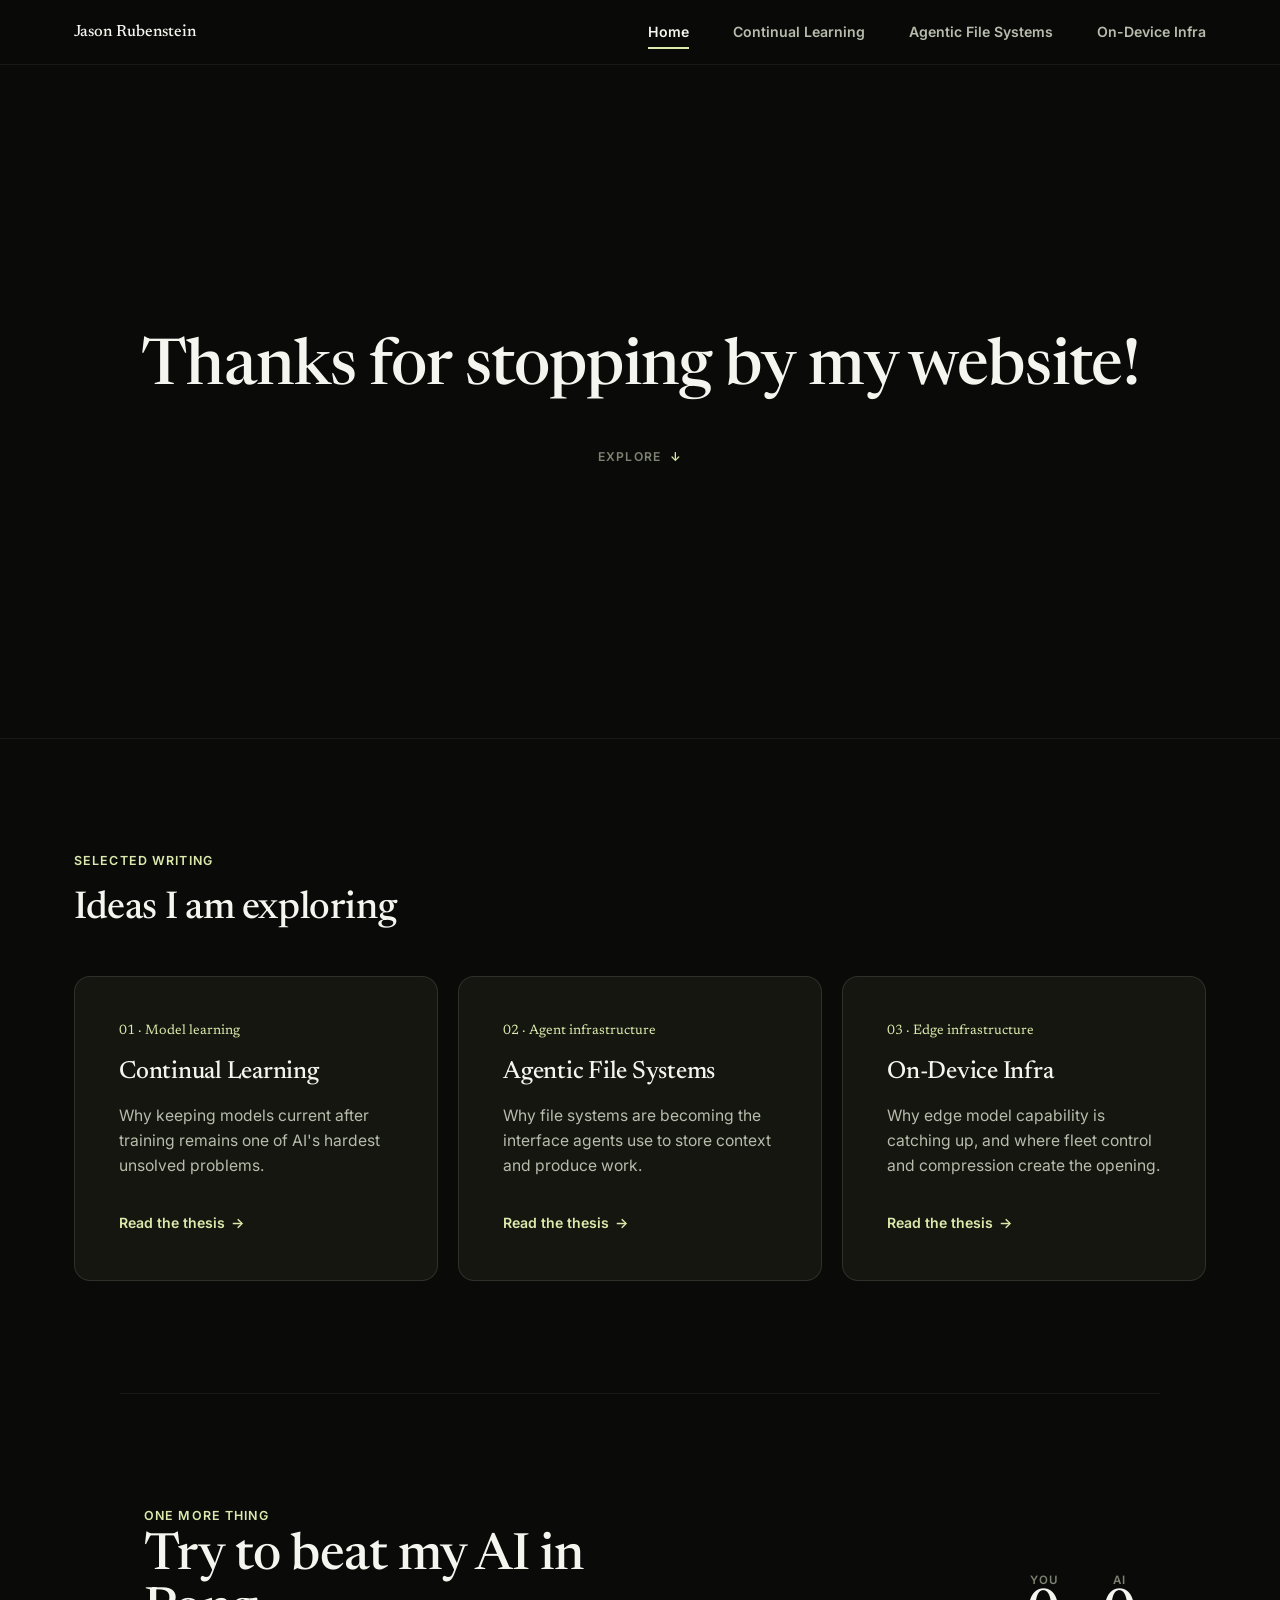
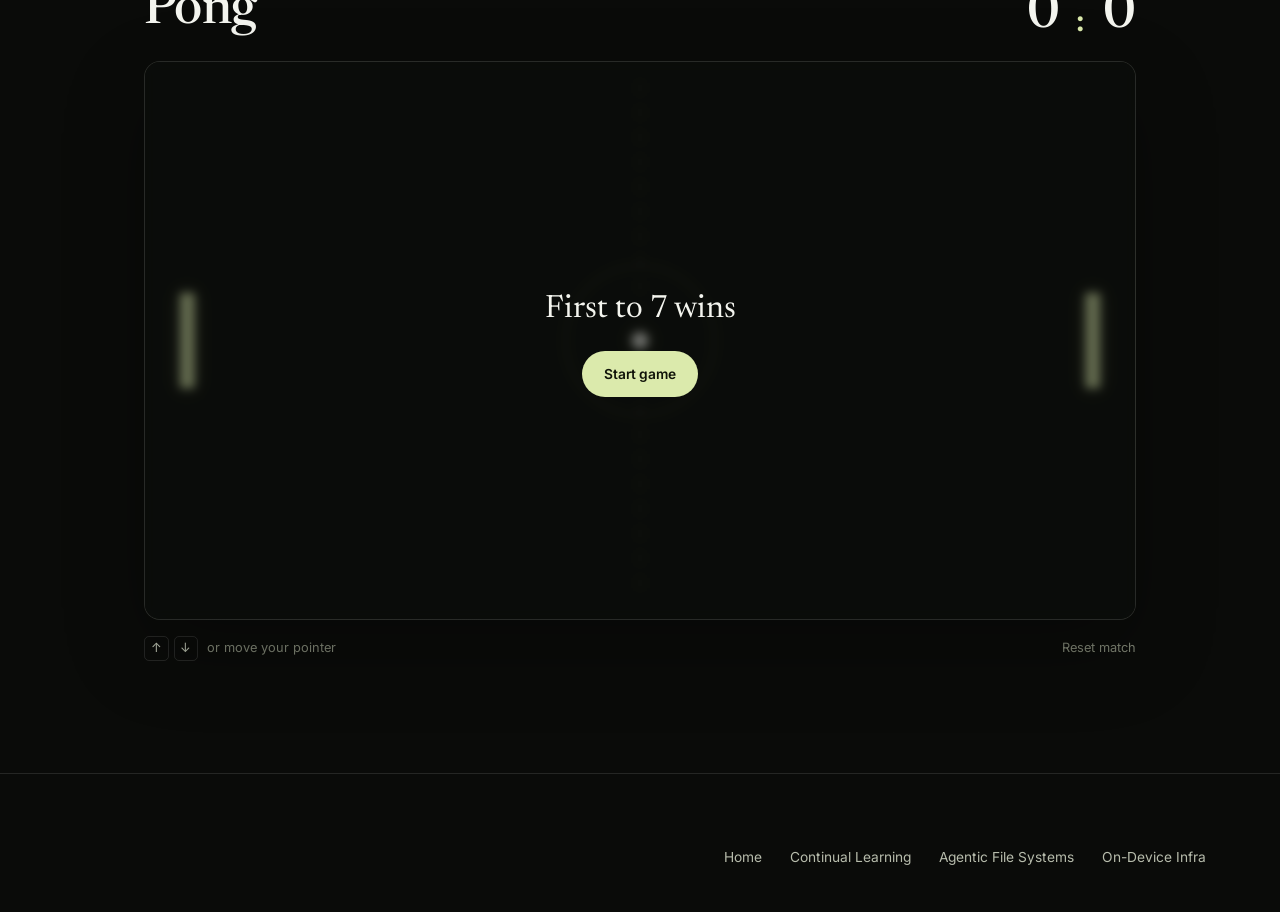
==== commit 9ebb2cb7: "Add On-Device Infra thesis page and site navigation. Co-authored-by: Cursor <cursoragent@cursor.com>" ====
--- a/index.html
+++ b/index.html
@@ -4,7 +4,7 @@
 <meta charset="UTF-8" />
 <meta name="viewport" content="width=device-width, initial-scale=1.0" />
 <title>Jason Rubenstein</title>
-<meta name="description" content="Jason Rubenstein's writing on continual learning and agentic file systems, plus a game of Pong against AI." />
+<meta name="description" content="Jason Rubenstein's writing on continual learning, agentic file systems, and on-device infra, plus a game of Pong against AI." />
 <link rel="preconnect" href="https://fonts.googleapis.com">
 <link rel="preconnect" href="https://fonts.gstatic.com" crossorigin>
 <link href="https://fonts.googleapis.com/css2?family=Newsreader:wght@500&family=Inter:wght@400;600&display=swap" rel="stylesheet">
@@ -16,14 +16,15 @@
 
 <nav class="site-nav">
   <div class="site-nav__inner">
-    <a href="index.html" class="site-nav__brand">Jason Rubenstein</a>
+    <a href="/" class="site-nav__brand">Jason Rubenstein</a>
     <button class="site-nav__toggle" aria-label="Toggle menu" aria-expanded="false">
       <span></span><span></span><span></span>
     </button>
     <div class="site-nav__links">
-      <a href="index.html" class="is-active">Home</a>
-      <a href="continual-learning.html">Continual Learning</a>
-      <a href="agentic-file-systems.html">Agentic File Systems</a>
+      <a href="/" class="is-active">Home</a>
+      <a href="/continual-learning">Continual Learning</a>
+      <a href="/agentic-file-systems">Agentic File Systems</a>
+      <a href="/on-device-infra">On-Device Infra</a>
     </div>
   </div>
 </nav>
@@ -42,16 +43,22 @@
       <span class="eyebrow">Selected writing</span>
       <h2 class="section-title" id="writing-title">Ideas I am exploring</h2>
       <div class="thesis-links">
-        <a href="continual-learning.html" class="thesis-card">
+        <a href="/continual-learning" class="thesis-card">
           <span class="thesis-card__num">01 · Model learning</span>
           <h2>Continual Learning</h2>
           <p>Why keeping models current after training remains one of AI's hardest unsolved problems.</p>
           <span class="thesis-card__cta">Read the thesis <span class="arrow">→</span></span>
         </a>
-        <a href="agentic-file-systems.html" class="thesis-card">
+        <a href="/agentic-file-systems" class="thesis-card">
           <span class="thesis-card__num">02 · Agent infrastructure</span>
           <h2>Agentic File Systems</h2>
           <p>Why file systems are becoming the interface agents use to store context and produce work.</p>
+          <span class="thesis-card__cta">Read the thesis <span class="arrow">→</span></span>
+        </a>
+        <a href="/on-device-infra" class="thesis-card">
+          <span class="thesis-card__num">03 · Edge infrastructure</span>
+          <h2>On-Device Infra</h2>
+          <p>Why edge model capability is catching up, and where fleet control and compression create the opening.</p>
           <span class="thesis-card__cta">Read the thesis <span class="arrow">→</span></span>
         </a>
       </div>
@@ -90,9 +97,10 @@
 <footer class="site-footer">
   <div class="site-footer__inner">
     <nav class="site-footer__nav">
-      <a href="index.html">Home</a>
-      <a href="continual-learning.html">Continual Learning</a>
-      <a href="agentic-file-systems.html">Agentic File Systems</a>
+      <a href="/">Home</a>
+      <a href="/continual-learning">Continual Learning</a>
+      <a href="/agentic-file-systems">Agentic File Systems</a>
+      <a href="/on-device-infra">On-Device Infra</a>
     </nav>
   </div>
 </footer>
--- a/css/style.css
+++ b/css/style.css
@@ -350,7 +350,7 @@
   border-radius: 2px;
 }
 
-@media (max-width: 720px) {
+@media (max-width: 900px) {
   .site-nav__toggle {
     display: flex;
   }
@@ -1215,10 +1215,33 @@
   margin-top: 0.8em;
 }
 
-.company-card__founders {
+.company-card__founders,
+.company-card__site {
   font-size: 0.78rem;
   color: var(--text-tertiary);
   margin-top: 0.8em;
+}
+
+.company-card__site {
+  margin-top: 0.35em;
+}
+
+.company-card__founders a,
+.company-card__site a {
+  color: var(--accent);
+  border-bottom: 1px solid var(--accent-soft-2);
+}
+
+.company-card__founders a:hover,
+.company-card__site a:hover {
+  border-color: var(--accent);
+}
+
+.data-source {
+  margin-top: calc(-1 * var(--space-3));
+  margin-bottom: var(--space-4);
+  color: var(--text-tertiary);
+  font-size: 0.75rem;
 }
 
 .group-heading {
@@ -1775,7 +1798,7 @@
 
 .map-card:hover .map-card__detail,
 .map-card.is-open .map-card__detail {
-  max-height: 260px;
+  max-height: 340px;
   opacity: 1;
   margin-top: 0.6em;
 }
@@ -1786,13 +1809,13 @@
 
 .thesis-links {
   display: grid;
-  grid-template-columns: 1fr 1fr;
+  grid-template-columns: repeat(3, 1fr);
   gap: 1.25rem;
   max-width: var(--bleed-max);
   margin: 0 auto;
 }
 
-@media (max-width: 760px) {
+@media (max-width: 900px) {
   .thesis-links {
     grid-template-columns: 1fr;
   }
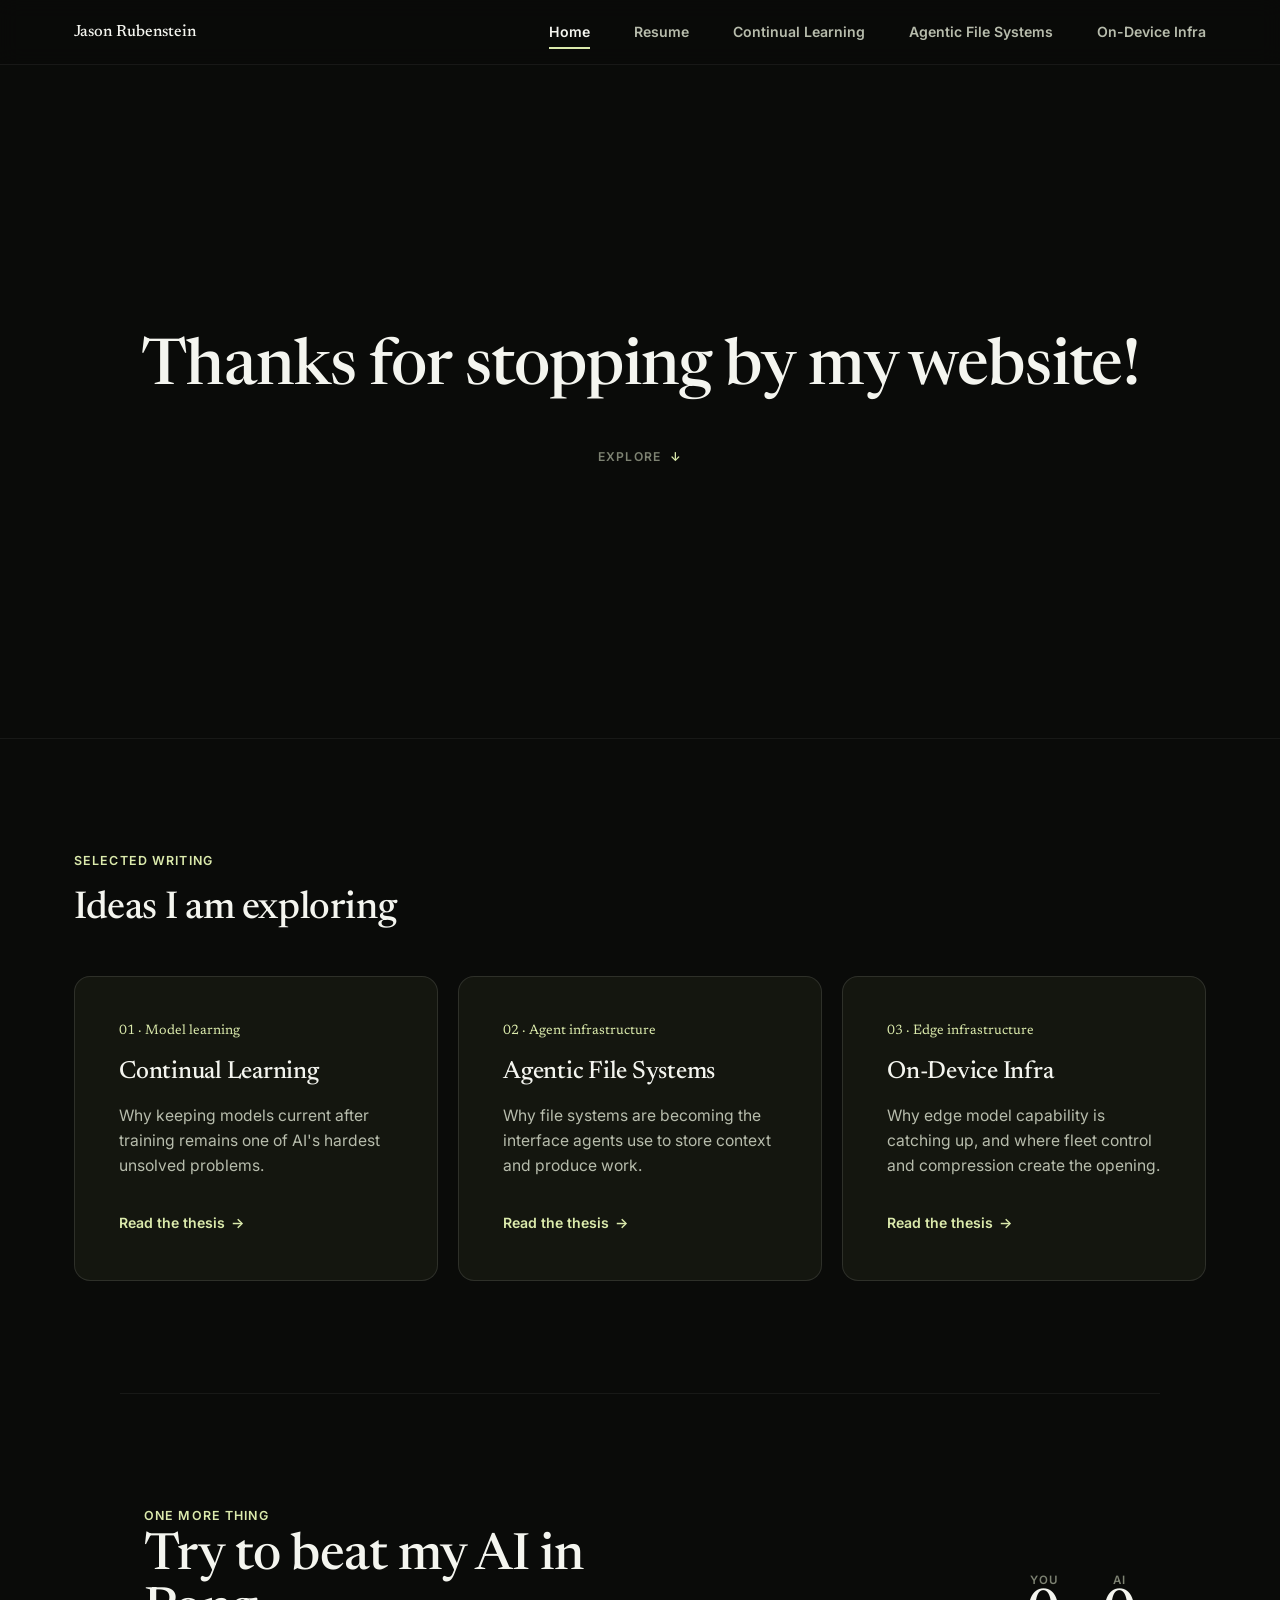
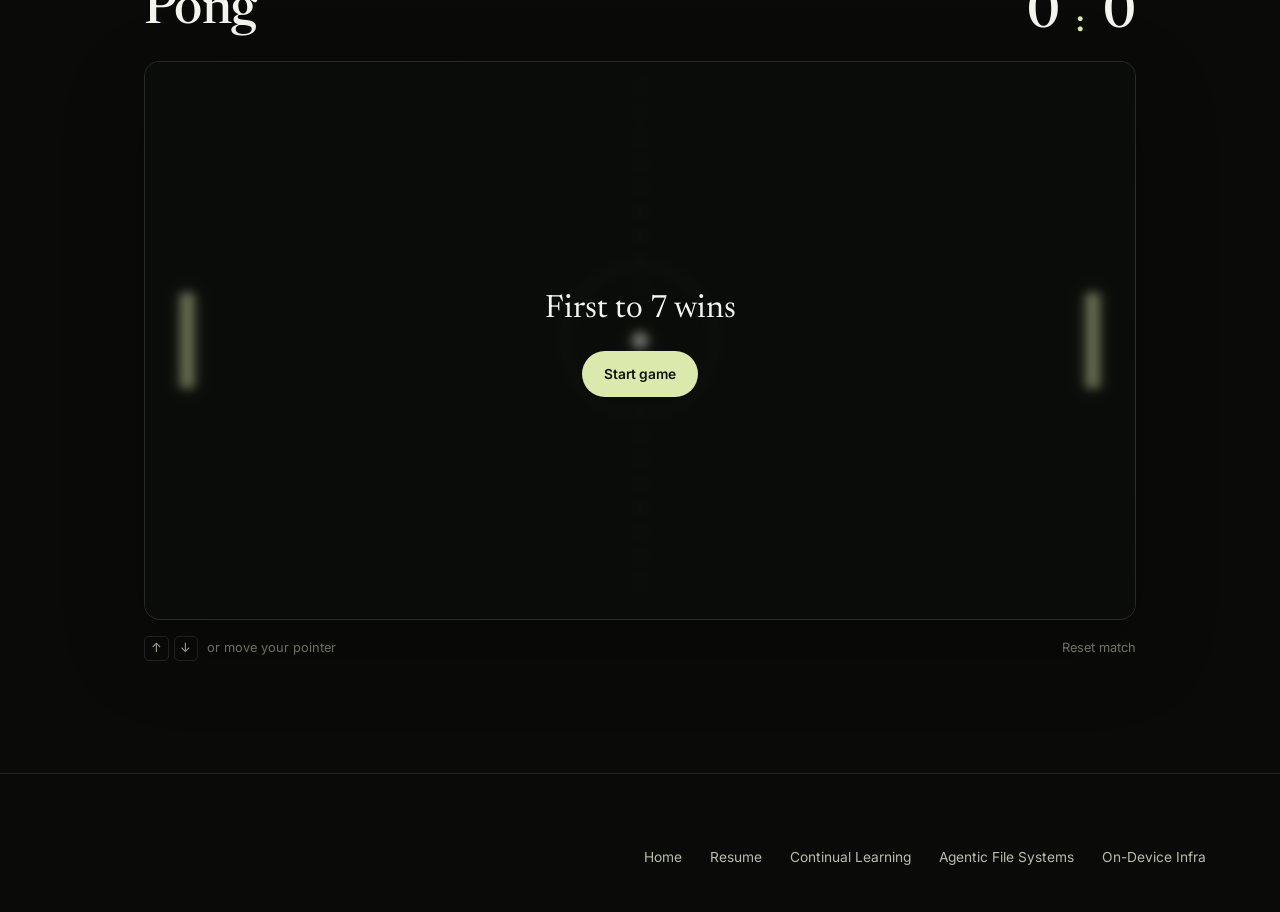
==== commit a68ddec4: "Add a horizontal-scroll resume timeline page. Surface experience from Apple through Flybridge with s" ====
--- a/index.html
+++ b/index.html
@@ -22,6 +22,7 @@
     </button>
     <div class="site-nav__links">
       <a href="/" class="is-active">Home</a>
+      <a href="/resume">Resume</a>
       <a href="/continual-learning">Continual Learning</a>
       <a href="/agentic-file-systems">Agentic File Systems</a>
       <a href="/on-device-infra">On-Device Infra</a>
@@ -98,6 +99,7 @@
   <div class="site-footer__inner">
     <nav class="site-footer__nav">
       <a href="/">Home</a>
+      <a href="/resume">Resume</a>
       <a href="/continual-learning">Continual Learning</a>
       <a href="/agentic-file-systems">Agentic File Systems</a>
       <a href="/on-device-infra">On-Device Infra</a>
--- a/css/style.css
+++ b/css/style.css
@@ -941,6 +941,86 @@
 }
 
 /* ==========================================================================
+   Reference tables (appendices)
+   ========================================================================== */
+
+.ref-table-note {
+  font-size: 0.92rem;
+  color: var(--text-secondary);
+  margin-bottom: 0.85rem;
+}
+
+.ref-table-heading {
+  font-family: var(--font-display);
+  font-size: 1.05rem;
+  font-weight: 500;
+  margin: 1.6rem 0 0.65rem;
+  color: var(--text-primary);
+}
+
+.ref-table-heading:first-child {
+  margin-top: 0.15rem;
+}
+
+.ref-table-wrap {
+  overflow-x: auto;
+  -webkit-overflow-scrolling: touch;
+  margin: 0 0 1.15rem;
+  border: 1px solid var(--border);
+  border-radius: var(--radius);
+  background: var(--bg-elevated);
+}
+
+.ref-table {
+  width: 100%;
+  min-width: 860px;
+  border-collapse: collapse;
+  font-size: 0.86rem;
+  line-height: 1.45;
+  color: var(--text-secondary);
+}
+
+.ref-table th,
+.ref-table td {
+  padding: 0.8rem 0.95rem;
+  text-align: left;
+  vertical-align: top;
+  border-bottom: 1px solid var(--border-soft);
+}
+
+.ref-table th {
+  font-size: 0.7rem;
+  font-weight: 600;
+  letter-spacing: 0.05em;
+  text-transform: uppercase;
+  color: var(--accent);
+  background: var(--bg-elevated-2);
+  white-space: nowrap;
+}
+
+.ref-table td:first-child {
+  color: var(--text-primary);
+  min-width: 9.5rem;
+}
+
+.ref-table td strong {
+  color: var(--text-primary);
+  font-weight: 600;
+}
+
+.ref-table tbody tr:last-child td {
+  border-bottom: none;
+}
+
+.ref-table tbody tr:hover td {
+  background: rgba(255, 255, 255, 0.025);
+}
+
+.ref-table a {
+  word-break: break-word;
+}
+
+/* ==========================================================================
    Dial interactive
    ========================================================================== */
 
@@ -2184,6 +2264,342 @@
 }
 
 /* ==========================================================================
+   Resume — horizontal experience timeline
+   ========================================================================== */
+
+.resume-page {
+  min-height: 100vh;
+  background:
+    radial-gradient(ellipse 80% 50% at 10% 20%, rgba(219, 234, 172, 0.06), transparent 50%),
+    radial-gradient(ellipse 60% 40% at 90% 80%, rgba(219, 234, 172, 0.04), transparent 45%),
+    var(--bg);
+}
+
+.resume-page .scroll-progress {
+  display: none;
+}
+
+.resume-main {
+  display: flex;
+  flex-direction: column;
+  min-height: calc(100vh - 72px);
+  padding-top: 4.5rem;
+}
+
+.resume-intro {
+  display: flex;
+  justify-content: space-between;
+  align-items: flex-end;
+  gap: var(--space-3);
+  flex-wrap: wrap;
+  max-width: var(--bleed-max);
+  width: 100%;
+  margin: 0 auto;
+  padding: var(--space-3) 1.5rem var(--space-2);
+}
+
+.resume-intro h1 {
+  font-size: clamp(2rem, 4.5vw, 3.2rem);
+  line-height: 1.08;
+  max-width: 14ch;
+  margin-bottom: 0.55rem;
+}
+
+.resume-intro .lede {
+  max-width: 36ch;
+  font-size: 1.05rem;
+  margin: 0;
+}
+
+.resume-intro__meta {
+  display: flex;
+  flex-wrap: wrap;
+  align-items: center;
+  gap: 0.85rem 1.25rem;
+  padding-bottom: 0.35rem;
+}
+
+.resume-intro__meta a {
+  font-size: 0.86rem;
+  color: var(--text-secondary);
+  border-bottom: 1px solid transparent;
+  transition: color 0.2s var(--ease), border-color 0.2s var(--ease);
+}
+
+.resume-intro__meta a:hover {
+  color: var(--accent);
+  border-color: var(--accent-soft-2);
+}
+
+.resume-scroll-hint {
+  display: inline-flex;
+  align-items: center;
+  gap: 0.45rem;
+  font-size: 0.72rem;
+  font-weight: 600;
+  letter-spacing: 0.09em;
+  text-transform: uppercase;
+  color: var(--text-tertiary);
+}
+
+.resume-scroll-hint span {
+  color: var(--accent);
+  animation: resumeHint 1.6s var(--ease) infinite;
+}
+
+@keyframes resumeHint {
+  0%,
+  100% { transform: translateX(0); opacity: 0.7; }
+  50% { transform: translateX(5px); opacity: 1; }
+}
+
+.resume-track-wrap {
+  position: relative;
+  flex: 1;
+  overflow-x: auto;
+  overflow-y: hidden;
+  scroll-snap-type: x mandatory;
+  scrollbar-width: thin;
+  scrollbar-color: var(--accent-soft-2) transparent;
+  outline: none;
+  -webkit-overflow-scrolling: touch;
+}
+
+.resume-track-wrap:focus-visible {
+  box-shadow: inset 0 0 0 2px var(--accent-soft-2);
+}
+
+.resume-track-wrap::-webkit-scrollbar {
+  height: 6px;
+}
+
+.resume-track-wrap::-webkit-scrollbar-thumb {
+  background: var(--accent-soft-2);
+  border-radius: 999px;
+}
+
+.resume-track {
+  position: relative;
+  z-index: 1;
+  display: flex;
+  align-items: stretch;
+  gap: 0;
+  width: max-content;
+  min-height: min(68vh, 640px);
+  padding: 3.5rem 8vw 4rem;
+}
+
+.resume-spine {
+  position: absolute;
+  left: 8vw;
+  right: 8vw;
+  top: calc(3.5rem + 0.55rem);
+  height: 2px;
+  pointer-events: none;
+  z-index: 0;
+}
+
+.resume-spine__track {
+  position: absolute;
+  inset: 0;
+  background: var(--border);
+}
+
+.resume-spine__fill {
+  position: absolute;
+  top: 0;
+  left: 0;
+  height: 100%;
+  width: 0%;
+  background: linear-gradient(90deg, var(--accent-soft-2), var(--accent));
+  transition: width 0.15s linear;
+}
+
+.resume-stop {
+  position: relative;
+  flex: 0 0 min(78vw, 420px);
+  scroll-snap-align: center;
+  padding-right: clamp(1.5rem, 4vw, 3.5rem);
+  opacity: 0.38;
+  transform: translateY(10px) scale(0.985);
+  transition: opacity 0.45s var(--ease), transform 0.45s var(--ease);
+}
+
+.resume-stop.is-active {
+  opacity: 1;
+  transform: translateY(0) scale(1);
+}
+
+.resume-stop__marker {
+  display: flex;
+  align-items: center;
+  gap: 0.75rem;
+  margin-bottom: 1.35rem;
+  min-height: 1.2rem;
+}
+
+.resume-stop__dot {
+  width: 12px;
+  height: 12px;
+  border-radius: 50%;
+  background: var(--bg);
+  border: 2px solid var(--border);
+  flex-shrink: 0;
+  transition: border-color 0.35s var(--ease), background 0.35s var(--ease), box-shadow 0.35s var(--ease);
+}
+
+.resume-stop.is-active .resume-stop__dot {
+  border-color: var(--accent);
+  background: var(--accent);
+  box-shadow: 0 0 0 4px var(--accent-soft);
+}
+
+.resume-stop__year {
+  font-family: var(--font-display);
+  font-size: 0.95rem;
+  color: var(--text-tertiary);
+  transition: color 0.35s var(--ease);
+}
+
+.resume-stop.is-active .resume-stop__year {
+  color: var(--accent);
+}
+
+.resume-stop__body {
+  padding-left: 0.15rem;
+}
+
+.resume-stop__when {
+  font-size: 0.78rem;
+  font-weight: 600;
+  letter-spacing: 0.04em;
+  text-transform: uppercase;
+  color: var(--text-tertiary);
+  margin-bottom: 0.55rem;
+}
+
+.resume-stop h2 {
+  font-size: clamp(1.7rem, 3vw, 2.35rem);
+  line-height: 1.1;
+  margin-bottom: 0.35rem;
+}
+
+.resume-stop__role {
+  font-size: 1rem;
+  color: var(--text-secondary);
+  margin-bottom: 1rem;
+  max-width: 34ch;
+}
+
+.resume-stop__note {
+  font-size: 0.82rem;
+  color: var(--accent);
+  margin: -0.55rem 0 1rem;
+}
+
+.resume-stop ul {
+  display: flex;
+  flex-direction: column;
+  gap: 0.65rem;
+}
+
+.resume-stop li {
+  position: relative;
+  padding-left: 1rem;
+  font-size: 0.92rem;
+  line-height: 1.55;
+  color: var(--text-secondary);
+}
+
+.resume-stop li::before {
+  content: "";
+  position: absolute;
+  left: 0;
+  top: 0.65em;
+  width: 5px;
+  height: 5px;
+  border-radius: 50%;
+  background: var(--accent-soft-2);
+}
+
+.resume-stop--current h2 {
+  color: var(--accent);
+}
+
+.resume-stop__prior {
+  margin-top: 1.1rem;
+  padding-top: 0.9rem;
+  border-top: 1px solid var(--border-soft);
+  font-size: 0.84rem;
+  color: var(--text-tertiary);
+}
+
+.resume-end-cta {
+  margin-top: 1.4rem;
+}
+
+.resume-end-cta a {
+  font-weight: 600;
+  font-size: 0.92rem;
+}
+
+.resume-progress {
+  height: 2px;
+  width: 100%;
+  background: var(--border-soft);
+}
+
+.resume-progress__fill {
+  height: 100%;
+  width: 0%;
+  background: var(--accent);
+  transition: width 0.12s linear;
+}
+
+@media (max-width: 720px) {
+  .resume-intro {
+    align-items: flex-start;
+    flex-direction: column;
+    padding: var(--space-2) 1.15rem 0.5rem;
+  }
+
+  .resume-intro h1 {
+    max-width: none;
+  }
+
+  .resume-track {
+    min-height: auto;
+    padding: 2.75rem 1.15rem 3.25rem;
+  }
+
+  .resume-spine {
+    left: 1.15rem;
+    right: 1.15rem;
+    top: calc(2.75rem + 0.55rem);
+  }
+
+  .resume-stop {
+    flex-basis: min(88vw, 340px);
+    padding-right: 1.5rem;
+  }
+
+  .resume-scroll-hint {
+    display: none;
+  }
+}
+
+@media (prefers-reduced-motion: reduce) {
+  .resume-scroll-hint span {
+    animation: none;
+  }
+
+  .resume-stop {
+    opacity: 1;
+    transform: none;
+  }
+}
+
+/* ==========================================================================
    Utility spacing
    ========================================================================== */
 
